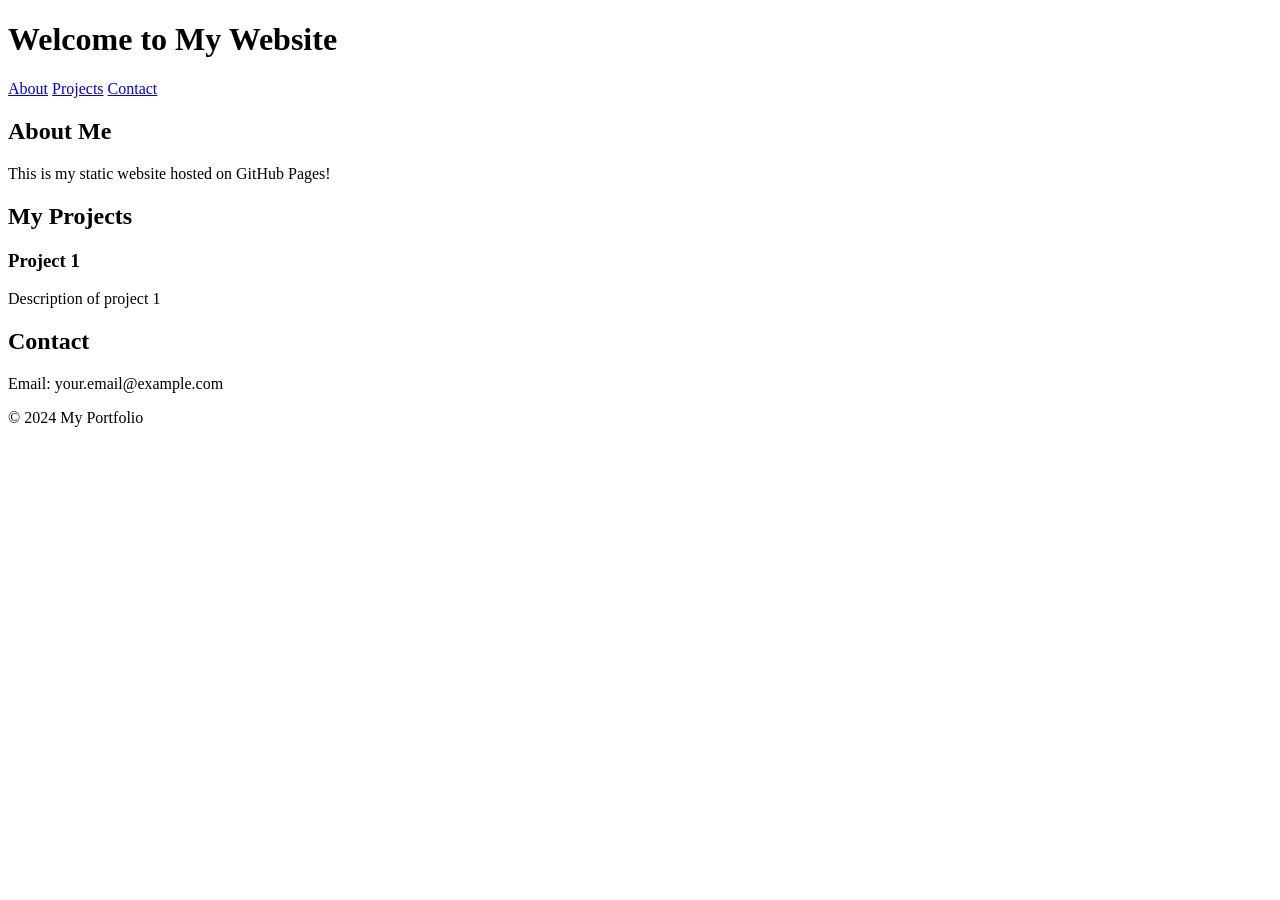
==== index.html @ f22c5d2d "Added website" ====
<!DOCTYPE html>
<html lang="en">
<head>
    <meta charset="UTF-8">
    <meta name="viewport" content="width=device-width, initial-scale=1.0">
    <title>My Portfolio</title>
    <link rel="stylesheet" href="styles.css">
</head>
<body>
    <header>
        <h1>Welcome to My Website</h1>
        <nav>
            <a href="#about">About</a>
            <a href="#projects">Projects</a>
            <a href="#contact">Contact</a>
        </nav>
    </header>
    
    <main>
        <section id="about">
            <h2>About Me</h2>
            <p>This is my static website hosted on GitHub Pages!</p>
        </section>
        
        <section id="projects">
            <h2>My Projects</h2>
            <div class="project">
                <h3>Project 1</h3>
                <p>Description of project 1</p>
            </div>
        </section>
        
        <section id="contact">
            <h2>Contact</h2>
            <p>Email: your.email@example.com</p>
        </section>
    </main>
    
    <footer>
        <p>&copy; 2024 My Portfolio</p>
    </footer>
    
    <script src="script.js"></script>
</body>
</html>
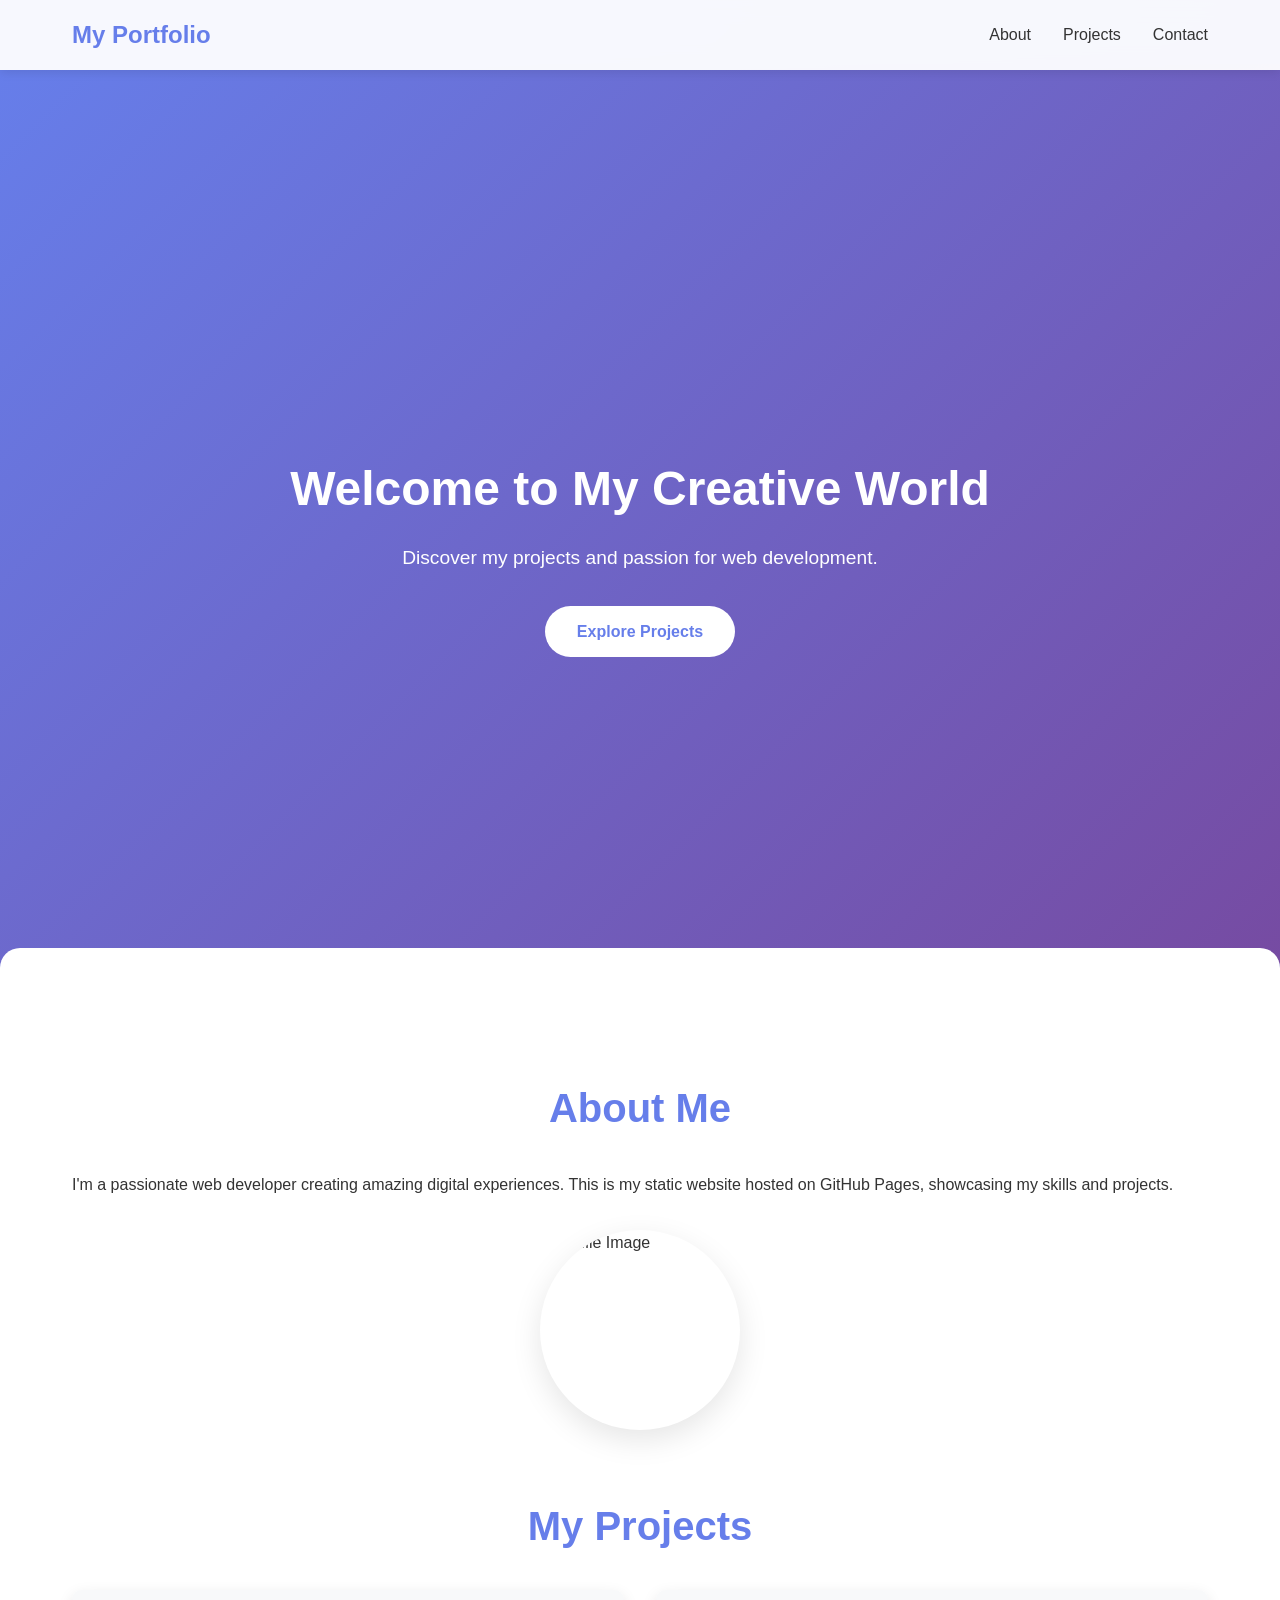
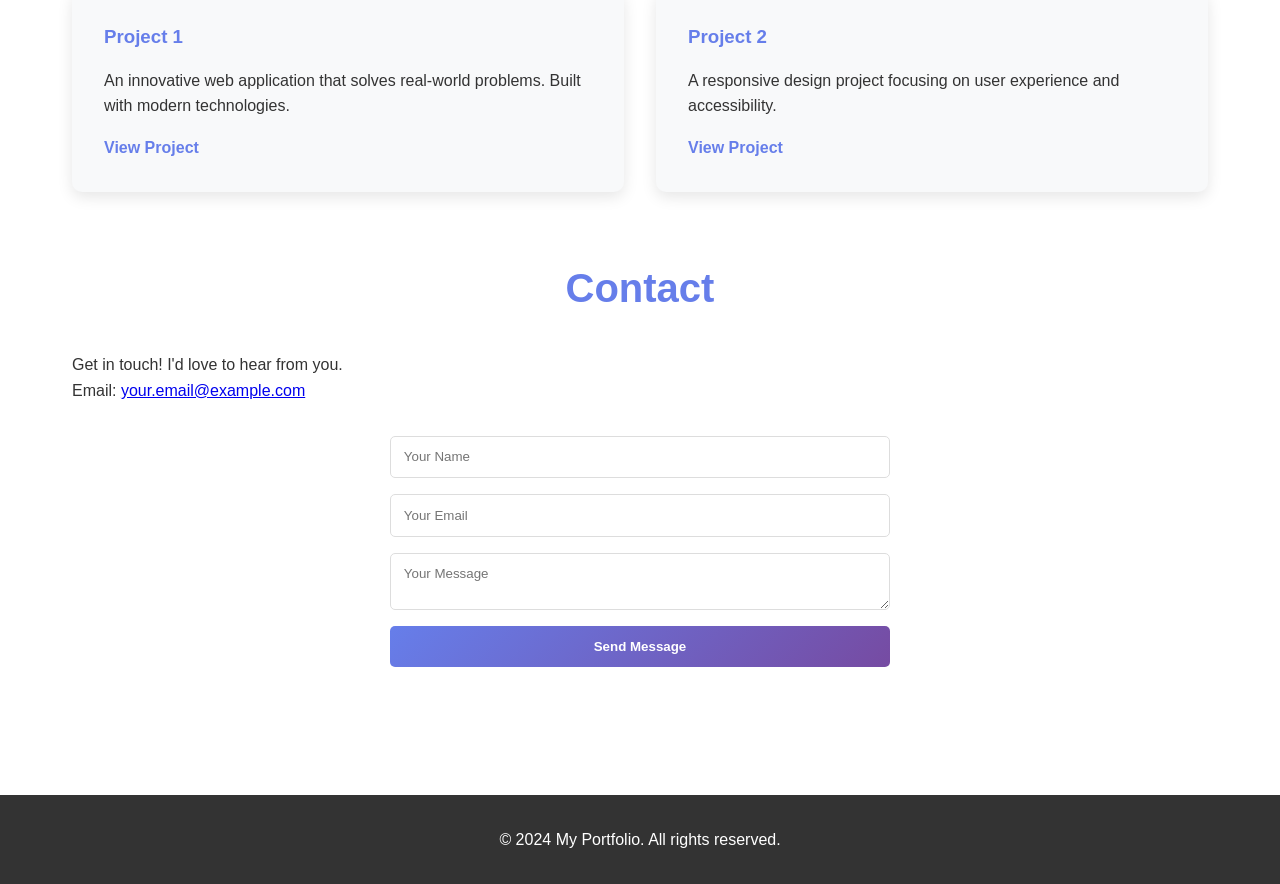
==== commit 5baff45b: "Updated website" ====
--- a/index.html
+++ b/index.html
@@ -4,42 +4,74 @@
     <meta charset="UTF-8">
     <meta name="viewport" content="width=device-width, initial-scale=1.0">
     <title>My Portfolio</title>
-    <link rel="stylesheet" href="styles.css">
+    <link rel="stylesheet" href="style.css">
 </head>
 <body>
     <header>
-        <h1>Welcome to My Website</h1>
         <nav>
-            <a href="#about">About</a>
-            <a href="#projects">Projects</a>
-            <a href="#contact">Contact</a>
+            <div class="logo">My Portfolio</div>
+            <ul>
+                <li><a href="#about">About</a></li>
+                <li><a href="#projects">Projects</a></li>
+                <li><a href="#contact">Contact</a></li>
+            </ul>
         </nav>
     </header>
-    
+
+    <section id="hero">
+        <div class="hero-content">
+            <h1>Welcome to My Creative World</h1>
+            <p>Discover my projects and passion for web development.</p>
+            <a href="#projects" class="cta-button">Explore Projects</a>
+        </div>
+    </section>
+
     <main>
         <section id="about">
-            <h2>About Me</h2>
-            <p>This is my static website hosted on GitHub Pages!</p>
-        </section>
-        
-        <section id="projects">
-            <h2>My Projects</h2>
-            <div class="project">
-                <h3>Project 1</h3>
-                <p>Description of project 1</p>
+            <div class="container">
+                <h2>About Me</h2>
+                <p>I'm a passionate web developer creating amazing digital experiences. This is my static website hosted on GitHub Pages, showcasing my skills and projects.</p>
+                <img src="https://via.placeholder.com/300x200?text=Profile+Image" alt="Profile Image" class="profile-img">
             </div>
         </section>
-        
+
+        <section id="projects">
+            <div class="container">
+                <h2>My Projects</h2>
+                <div class="projects-grid">
+                    <article class="project">
+                        <h3>Project 1</h3>
+                        <p>An innovative web application that solves real-world problems. Built with modern technologies.</p>
+                        <a href="#" class="project-link">View Project</a>
+                    </article>
+                    <article class="project">
+                        <h3>Project 2</h3>
+                        <p>A responsive design project focusing on user experience and accessibility.</p>
+                        <a href="#" class="project-link">View Project</a>
+                    </article>
+                </div>
+            </div>
+        </section>
+
         <section id="contact">
-            <h2>Contact</h2>
-            <p>Email: your.email@example.com</p>
+            <div class="container">
+                <h2>Contact</h2>
+                <p>Get in touch! I'd love to hear from you.</p>
+                <p>Email: <a href="mailto:your.email@example.com">your.email@example.com</a></p>
+                <form class="contact-form">
+                    <input type="text" placeholder="Your Name" required>
+                    <input type="email" placeholder="Your Email" required>
+                    <textarea placeholder="Your Message" required></textarea>
+                    <button type="submit">Send Message</button>
+                </form>
+            </div>
         </section>
     </main>
-    
+
     <footer>
-        <p>&copy; 2024 My Portfolio</p>
+        <p>&copy; 2024 My Portfolio. All rights reserved.</p>
     </footer>
-    
+
     <script src="script.js"></script>
 </body>
-</html>+</html>
--- a/style.css
+++ b/style.css
@@ -0,0 +1,271 @@
+/* Reset and Base Styles */
+* {
+    margin: 0;
+    padding: 0;
+    box-sizing: border-box;
+}
+
+body {
+    font-family: 'Segoe UI', Tahoma, Geneva, Verdana, sans-serif;
+    line-height: 1.6;
+    color: #333;
+    background: linear-gradient(135deg, #667eea 0%, #764ba2 100%);
+    min-height: 100vh;
+}
+
+/* Header and Navigation */
+header {
+    position: fixed;
+    top: 0;
+    width: 100%;
+    background: rgba(255, 255, 255, 0.95);
+    backdrop-filter: blur(10px);
+    box-shadow: 0 2px 10px rgba(0, 0, 0, 0.1);
+    z-index: 1000;
+}
+
+nav {
+    display: flex;
+    justify-content: space-between;
+    align-items: center;
+    max-width: 1200px;
+    margin: 0 auto;
+    padding: 1rem 2rem;
+}
+
+.logo {
+    font-size: 1.5rem;
+    font-weight: bold;
+    color: #667eea;
+}
+
+nav ul {
+    display: flex;
+    list-style: none;
+}
+
+nav ul li {
+    margin-left: 2rem;
+}
+
+nav a {
+    color: #333;
+    text-decoration: none;
+    font-weight: 500;
+    transition: color 0.3s ease;
+}
+
+nav a:hover {
+    color: #667eea;
+}
+
+/* Hero Section */
+#hero {
+    height: 100vh;
+    display: flex;
+    align-items: center;
+    justify-content: center;
+    text-align: center;
+    color: white;
+    background: linear-gradient(135deg, #667eea 0%, #764ba2 100%);
+    padding-top: 80px; /* Account for fixed header */
+}
+
+.hero-content h1 {
+    font-size: 3rem;
+    margin-bottom: 1rem;
+    animation: fadeInUp 1s ease-out;
+}
+
+.hero-content p {
+    font-size: 1.2rem;
+    margin-bottom: 2rem;
+    animation: fadeInUp 1s ease-out 0.2s both;
+}
+
+.cta-button {
+    display: inline-block;
+    background: #fff;
+    color: #667eea;
+    padding: 0.8rem 2rem;
+    text-decoration: none;
+    border-radius: 50px;
+    font-weight: bold;
+    transition: all 0.3s ease;
+    animation: fadeInUp 1s ease-out 0.4s both;
+}
+
+.cta-button:hover {
+    transform: translateY(-3px);
+    box-shadow: 0 5px 15px rgba(0, 0, 0, 0.2);
+}
+
+/* Main Content */
+main {
+    background: white;
+    margin-top: -80px; /* Pull up to overlap hero */
+    position: relative;
+    border-radius: 20px 20px 0 0;
+    padding: 4rem 0;
+}
+
+.container {
+    max-width: 1200px;
+    margin: 0 auto;
+    padding: 0 2rem;
+}
+
+section {
+    margin: 4rem 0;
+    opacity: 0;
+    transform: translateY(30px);
+    transition: all 0.6s ease;
+}
+
+section.fade-in {
+    opacity: 1;
+    transform: translateY(0);
+}
+
+section h2 {
+    font-size: 2.5rem;
+    margin-bottom: 2rem;
+    text-align: center;
+    color: #667eea;
+}
+
+/* About Section */
+.profile-img {
+    display: block;
+    margin: 2rem auto;
+    border-radius: 50%;
+    width: 200px;
+    height: 200px;
+    object-fit: cover;
+    box-shadow: 0 10px 30px rgba(0, 0, 0, 0.1);
+}
+
+/* Projects Section */
+.projects-grid {
+    display: grid;
+    grid-template-columns: repeat(auto-fit, minmax(300px, 1fr));
+    gap: 2rem;
+}
+
+.project {
+    background: #f8f9fa;
+    padding: 2rem;
+    border-radius: 10px;
+    box-shadow: 0 5px 15px rgba(0, 0, 0, 0.1);
+    transition: transform 0.3s ease, box-shadow 0.3s ease;
+}
+
+.project:hover {
+    transform: translateY(-5px);
+    box-shadow: 0 10px 25px rgba(0, 0, 0, 0.15);
+}
+
+.project h3 {
+    color: #667eea;
+    margin-bottom: 1rem;
+}
+
+.project-link {
+    display: inline-block;
+    color: #667eea;
+    text-decoration: none;
+    font-weight: bold;
+    margin-top: 1rem;
+    transition: color 0.3s ease;
+}
+
+.project-link:hover {
+    color: #764ba2;
+}
+
+/* Contact Section */
+.contact-form {
+    max-width: 500px;
+    margin: 2rem auto;
+    display: flex;
+    flex-direction: column;
+}
+
+.contact-form input,
+.contact-form textarea {
+    margin-bottom: 1rem;
+    padding: 0.8rem;
+    border: 1px solid #ddd;
+    border-radius: 5px;
+    font-family: inherit;
+    transition: border-color 0.3s ease;
+}
+
+.contact-form input:focus,
+.contact-form textarea:focus {
+    outline: none;
+    border-color: #667eea;
+}
+
+.contact-form button {
+    background: linear-gradient(135deg, #667eea 0%, #764ba2 100%);
+    color: white;
+    border: none;
+    padding: 0.8rem;
+    border-radius: 5px;
+    font-weight: bold;
+    cursor: pointer;
+    transition: transform 0.3s ease;
+}
+
+.contact-form button:hover {
+    transform: translateY(-2px);
+}
+
+/* Footer */
+footer {
+    background: #333;
+    color: white;
+    text-align: center;
+    padding: 2rem 0;
+}
+
+/* Animations */
+@keyframes fadeInUp {
+    from {
+        opacity: 0;
+        transform: translateY(30px);
+    }
+    to {
+        opacity: 1;
+        transform: translateY(0);
+    }
+}
+
+/* Responsive Design */
+@media (max-width: 768px) {
+    nav {
+        flex-direction: column;
+        padding: 1rem;
+    }
+
+    nav ul {
+        margin-top: 1rem;
+    }
+
+    nav ul li {
+        margin-left: 1rem;
+    }
+
+    .hero-content h1 {
+        font-size: 2rem;
+    }
+
+    .projects-grid {
+        grid-template-columns: 1fr;
+    }
+
+    .container {
+        padding: 0 1rem;
+    }
+}
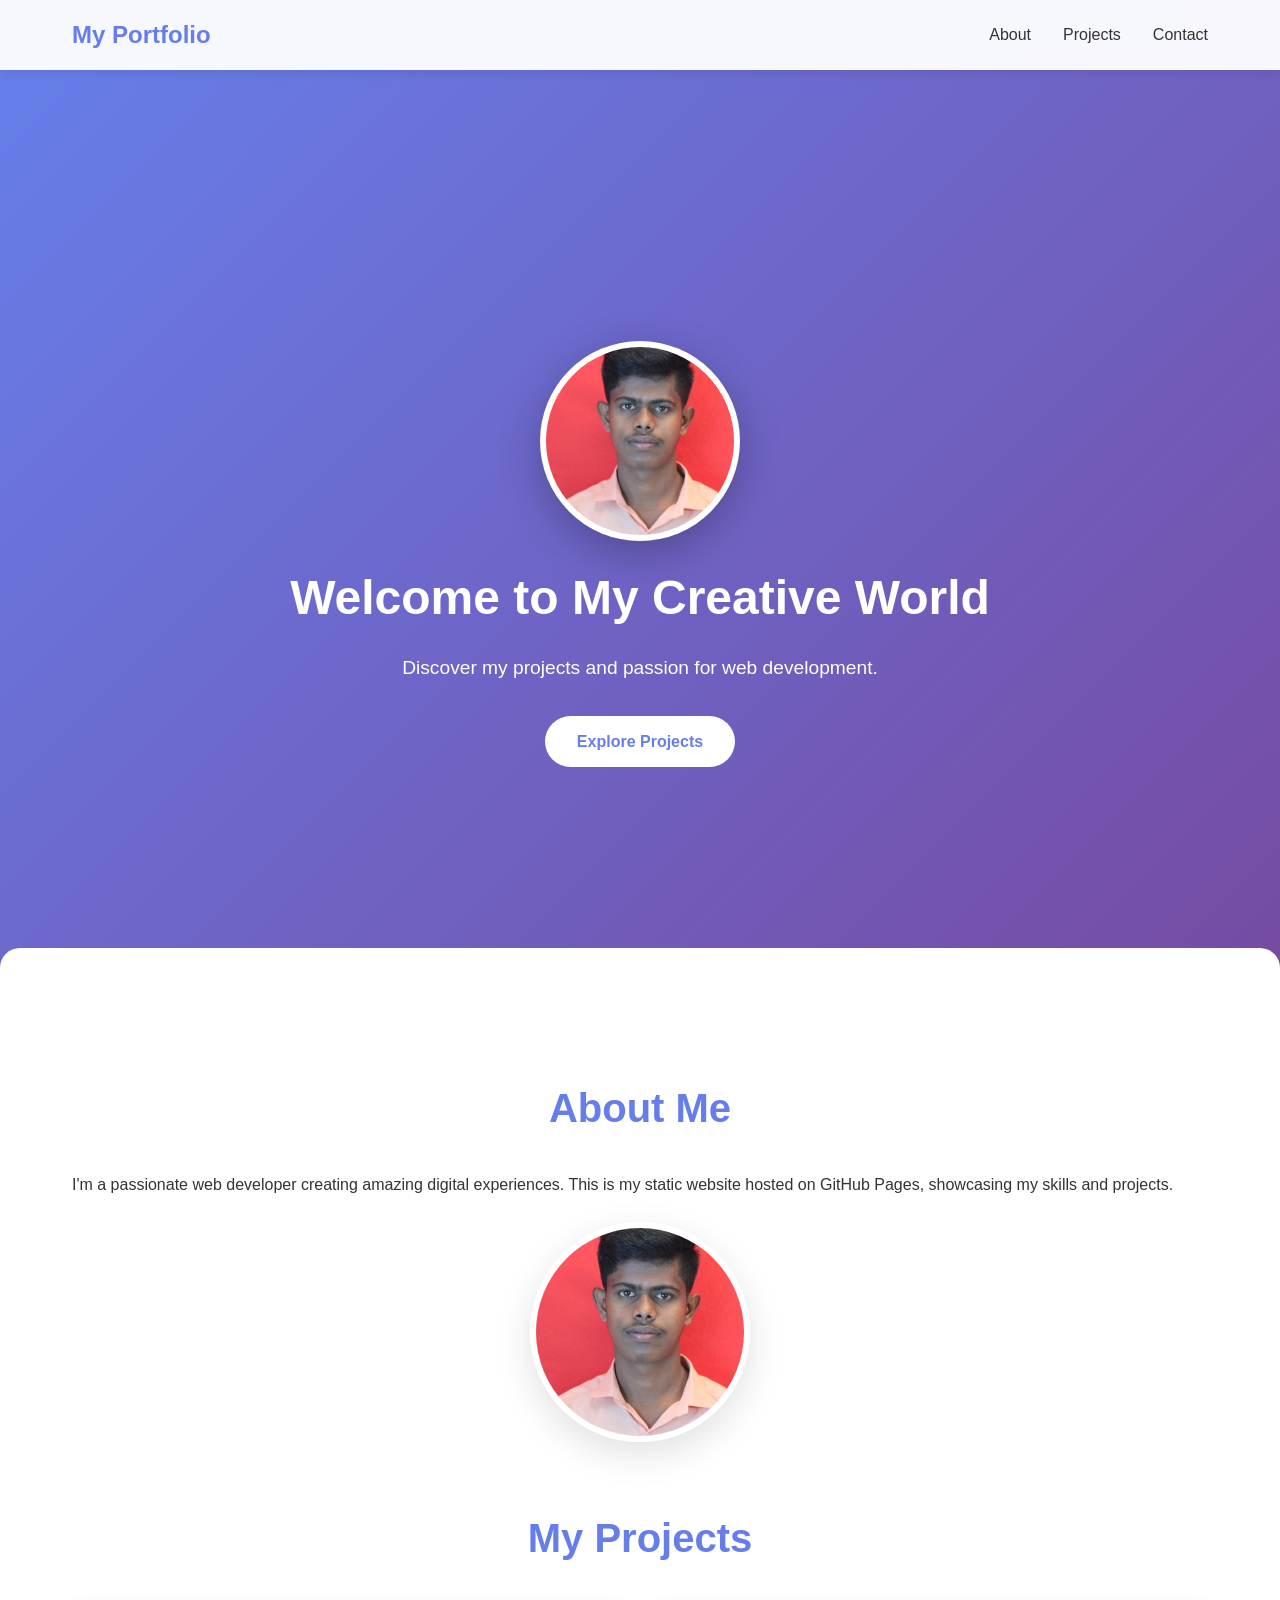
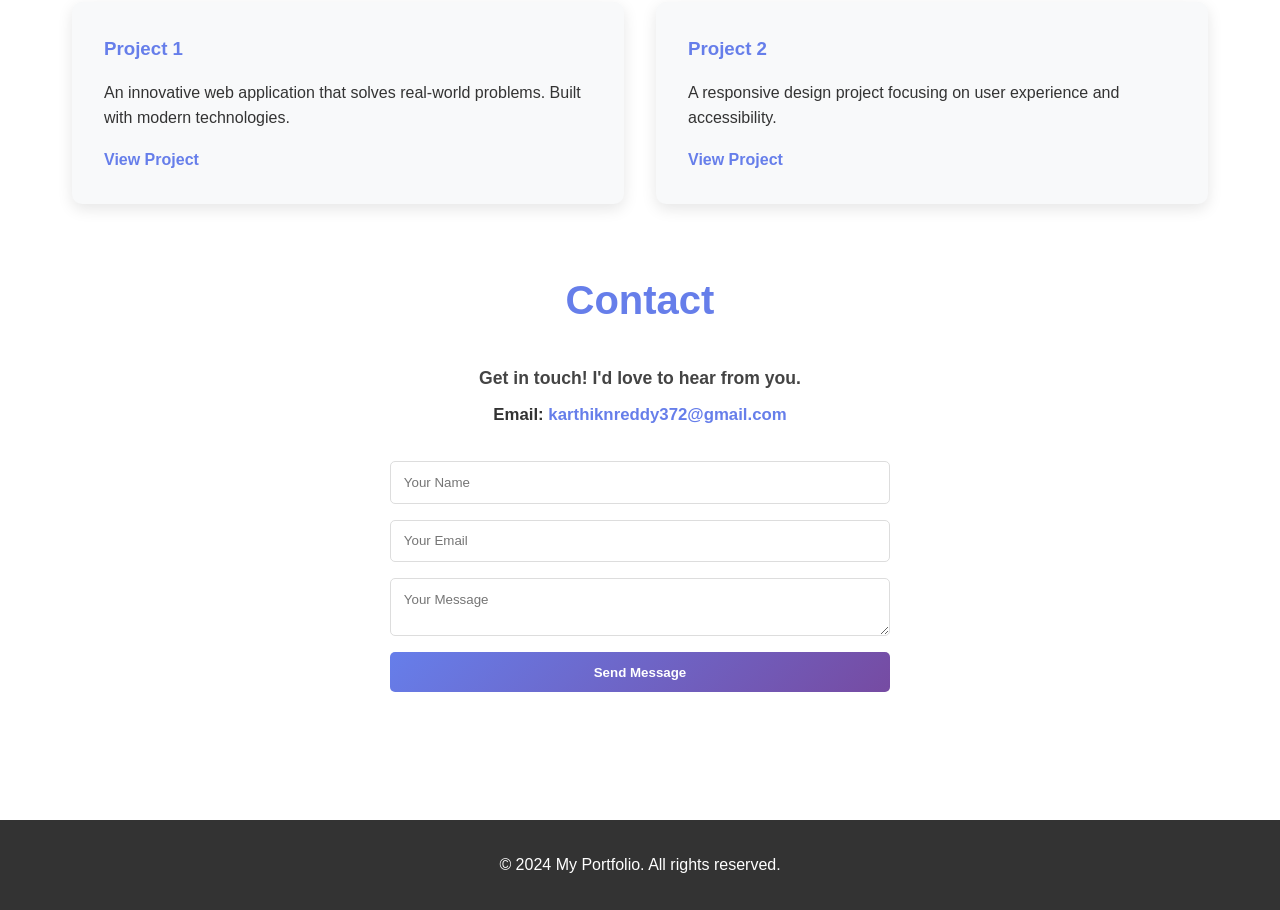
==== commit ea1a1064: "Updated website" ====
--- a/index.html
+++ b/index.html
@@ -20,6 +20,7 @@
 
     <section id="hero">
         <div class="hero-content">
+            <img src="karthik.jpg" alt="Karthik's Profile Picture" class="hero-profile-pic">
             <h1>Welcome to My Creative World</h1>
             <p>Discover my projects and passion for web development.</p>
             <a href="#projects" class="cta-button">Explore Projects</a>
@@ -31,7 +32,7 @@
             <div class="container">
                 <h2>About Me</h2>
                 <p>I'm a passionate web developer creating amazing digital experiences. This is my static website hosted on GitHub Pages, showcasing my skills and projects.</p>
-                <img src="https://via.placeholder.com/300x200?text=Profile+Image" alt="Profile Image" class="profile-img">
+                <img src="karthik.jpg" alt="Profile Image" class="profile-img">
             </div>
         </section>
 
@@ -56,14 +57,15 @@
         <section id="contact">
             <div class="container">
                 <h2>Contact</h2>
-                <p>Get in touch! I'd love to hear from you.</p>
-                <p>Email: <a href="mailto:your.email@example.com">your.email@example.com</a></p>
+                <p class="contact-intro">Get in touch! I'd love to hear from you.</p>
+                <p class="contact-email">Email: <a href="mailto:karthiknreddy372@gmail.com">karthiknreddy372@gmail.com</a></p>
                 <form class="contact-form">
                     <input type="text" placeholder="Your Name" required>
                     <input type="email" placeholder="Your Email" required>
                     <textarea placeholder="Your Message" required></textarea>
                     <button type="submit">Send Message</button>
                 </form>
+                
             </div>
         </section>
     </main>
--- a/style.css
+++ b/style.css
@@ -100,6 +100,25 @@
     box-shadow: 0 5px 15px rgba(0, 0, 0, 0.2);
 }
 
+/* Hero profile image styling */
+.hero-profile-pic {
+    display: block;
+    width: 200px;
+    height: 200px;
+    border-radius: 50%;
+    object-fit: cover;
+    margin: 0 auto 1.2rem;
+    border: 6px solid rgba(255,255,255,0.98);
+    box-shadow: 0 12px 40px rgba(0,0,0,0.25), 0 4px 12px rgba(118,75,162,0.08) inset;
+    transition: transform 0.25s ease, box-shadow 0.25s ease;
+    background: #fff;
+}
+
+.hero-profile-pic:hover {
+    transform: translateY(-4px) scale(1.01);
+    box-shadow: 0 16px 48px rgba(0,0,0,0.28), 0 6px 16px rgba(118,75,162,0.1) inset;
+}
+
 /* Main Content */
 main {
     background: white;
@@ -137,12 +156,13 @@
 /* About Section */
 .profile-img {
     display: block;
-    margin: 2rem auto;
+    margin: 1.5rem auto;
     border-radius: 50%;
-    width: 200px;
-    height: 200px;
+    width: 220px;
+    height: 220px;
     object-fit: cover;
-    box-shadow: 0 10px 30px rgba(0, 0, 0, 0.1);
+    box-shadow: 0 12px 36px rgba(0, 0, 0, 0.12);
+    border: 6px solid rgba(255,255,255,0.9);
 }
 
 /* Projects Section */
@@ -189,6 +209,34 @@
     margin: 2rem auto;
     display: flex;
     flex-direction: column;
+}
+
+
+
+/* Center and style the contact email line */
+.contact-email {
+    text-align: center;
+    font-size: 1.05rem;
+    margin: 0.5rem 0 1.2rem;
+    font-weight: 700;
+    color: #333;
+}
+.contact-email a {
+    color: #667eea;
+    text-decoration: none;
+}
+.contact-email a:hover {
+    color: #764ba2;
+    text-decoration: underline;
+}
+
+/* Center and style the contact intro line */
+.contact-intro {
+    text-align: center;
+    font-size: 1.1rem;
+    margin: 0.25rem 0 0.6rem;
+    color: #444;
+    font-weight: 600;
 }
 
 .contact-form input,
@@ -268,4 +316,28 @@
     .container {
         padding: 0 1rem;
     }
-}
+    .hero-profile-pic {
+        width: 140px;
+        height: 140px;
+        border-width: 6px;
+    }
+    .profile-img {
+        width: 160px;
+        height: 160px;
+    }
+}
+
+@media (max-width: 480px) {
+    .hero-profile-pic {
+        width: 100px;
+        height: 100px;
+        border-width: 5px;
+    }
+    .profile-img {
+        width: 120px;
+        height: 120px;
+    }
+    .hero-content h1 {
+        font-size: 1.6rem;
+    }
+}
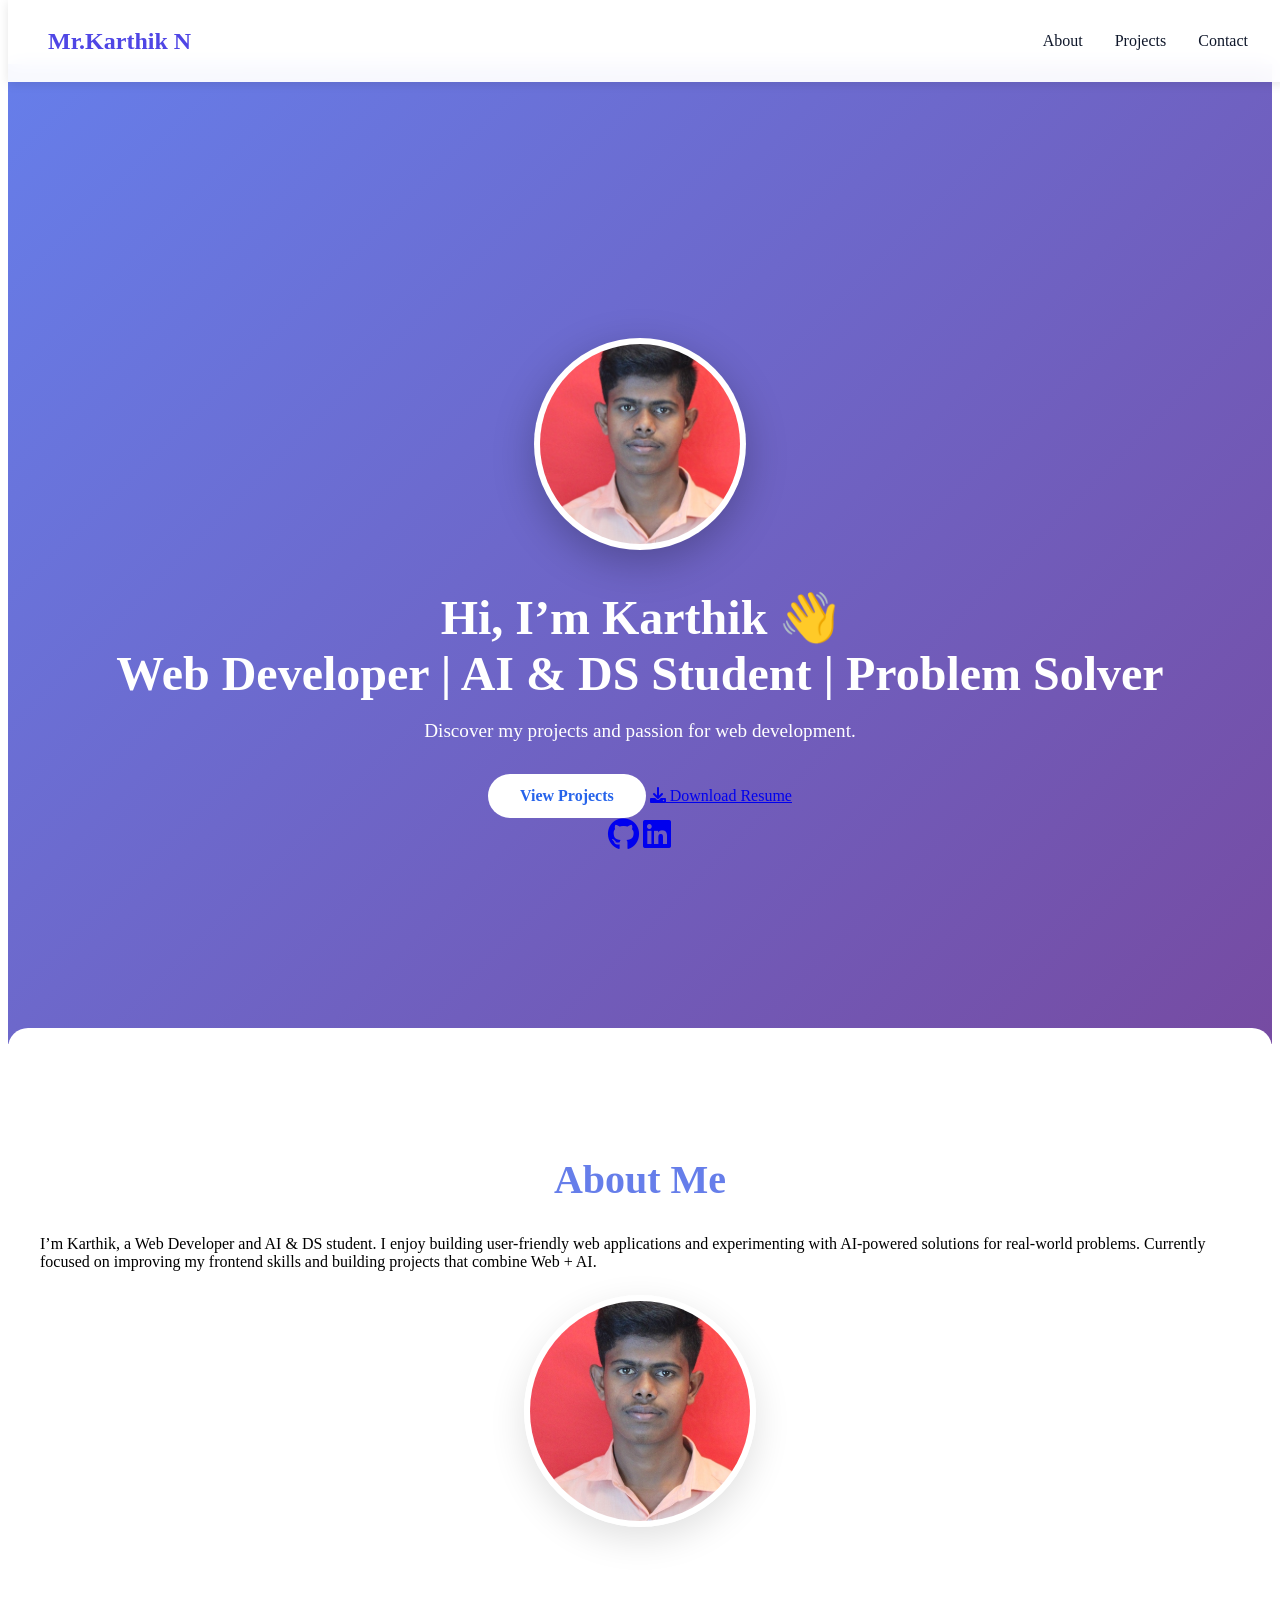
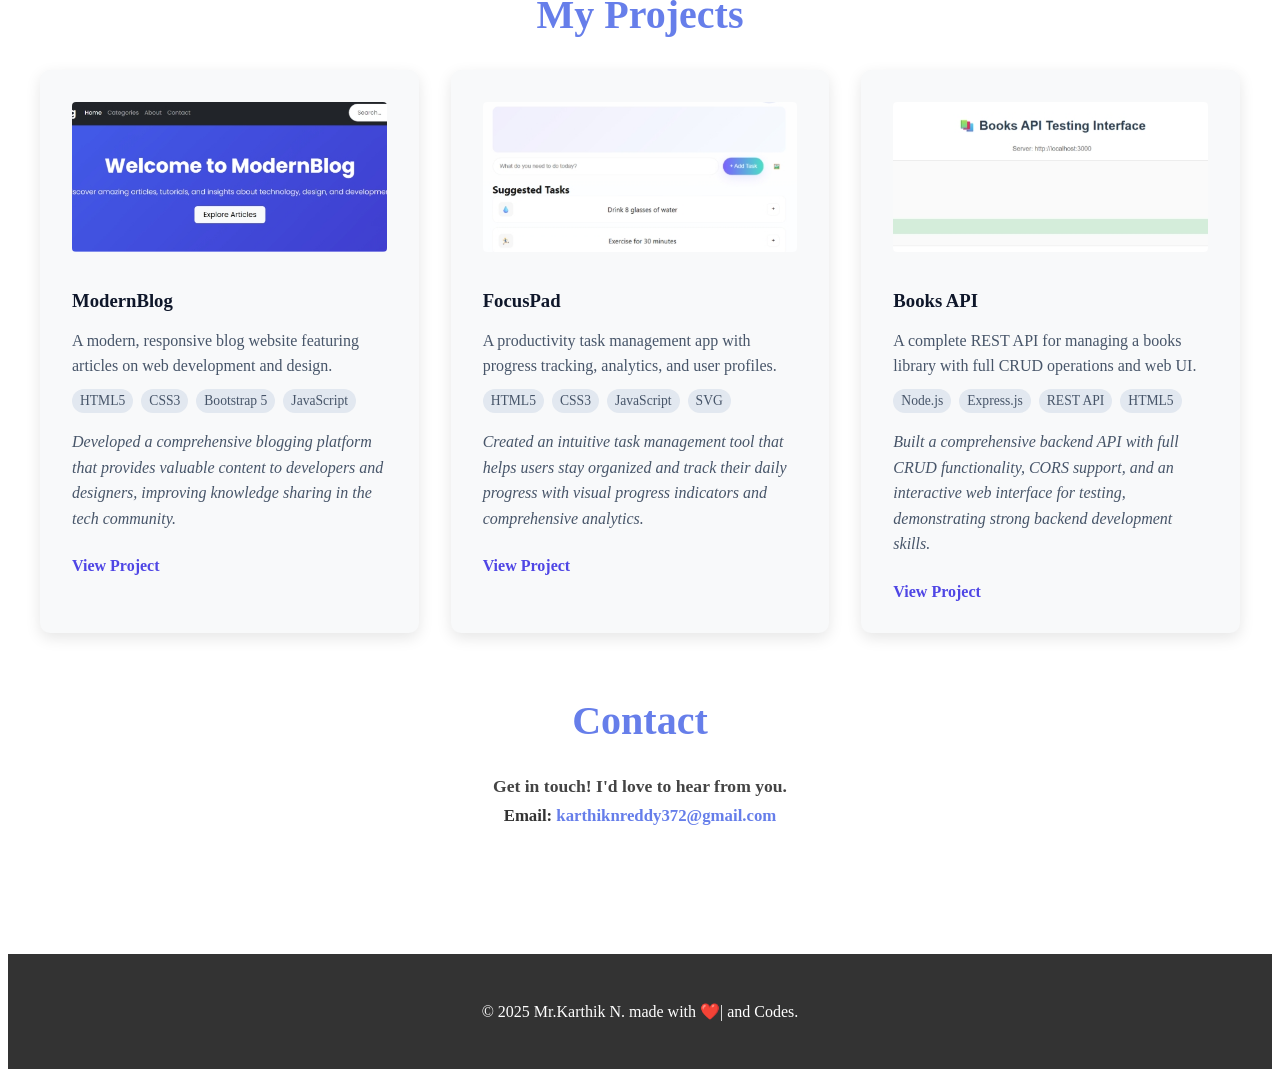
==== commit 46265efd: "Updated portfoilo" ====
--- a/index.html
+++ b/index.html
@@ -5,11 +5,12 @@
     <meta name="viewport" content="width=device-width, initial-scale=1.0">
     <title>My Portfolio</title>
     <link rel="stylesheet" href="style.css">
+    <link rel="stylesheet" href="https://cdnjs.cloudflare.com/ajax/libs/font-awesome/6.0.0/css/all.min.css">
 </head>
 <body>
     <header>
         <nav>
-            <div class="logo">My Portfolio</div>
+            <div class="logo">Mr.Karthik N</div>
             <ul>
                 <li><a href="#about">About</a></li>
                 <li><a href="#projects">Projects</a></li>
@@ -21,9 +22,16 @@
     <section id="hero">
         <div class="hero-content">
             <img src="karthik.jpg" alt="Karthik's Profile Picture" class="hero-profile-pic">
-            <h1>Welcome to My Creative World</h1>
+            <h1>Hi, I’m Karthik 👋<br>Web Developer | AI & DS Student | Problem Solver</h1>
             <p>Discover my projects and passion for web development.</p>
-            <a href="#projects" class="cta-button">Explore Projects</a>
+            <div class="hero-buttons">
+                <a href="#projects" class="cta-button">View Projects</a>
+                <a href="#" class="resume-button"><i class="fas fa-download"></i> Download Resume</a>
+            </div>
+            <div class="social-icons">
+                <a href="https://github.com/Karthikn-code?tab=repositories" class="social-icon" target="_blank"><i class="fab fa-github fa-2x"></i></a>
+                <a href="#" class="social-icon"><i class="fab fa-linkedin fa-2x"></i></a>
+            </div>
         </div>
     </section>
 
@@ -31,7 +39,7 @@
         <section id="about">
             <div class="container">
                 <h2>About Me</h2>
-                <p>I'm a passionate web developer creating amazing digital experiences. This is my static website hosted on GitHub Pages, showcasing my skills and projects.</p>
+                <p>I’m Karthik, a Web Developer and AI & DS student. I enjoy building user-friendly web applications and experimenting with AI-powered solutions for real-world problems. Currently focused on improving my frontend skills and building projects that combine Web + AI.</p>
                 <img src="karthik.jpg" alt="Profile Image" class="profile-img">
             </div>
         </section>
@@ -41,14 +49,43 @@
                 <h2>My Projects</h2>
                 <div class="projects-grid">
                     <article class="project">
-                        <h3>Project 1</h3>
-                        <p>An innovative web application that solves real-world problems. Built with modern technologies.</p>
-                        <a href="#" class="project-link">View Project</a>
+                        <img src="modern blog.jpeg" alt="ModernBlog Mockup" class="project-image">
+                        <h3>ModernBlog</h3>
+                        <p>A modern, responsive blog website featuring articles on web development and design.</p>
+                        <div class="tech-stack">
+                            <span class="tech-tag">HTML5</span>
+                            <span class="tech-tag">CSS3</span>
+                            <span class="tech-tag">Bootstrap 5</span>
+                            <span class="tech-tag">JavaScript</span>
+                        </div>
+                        <p class="project-outcome">Developed a comprehensive blogging platform that provides valuable content to developers and designers, improving knowledge sharing in the tech community.</p>
+                        <a href="https://github.com/Karthikn-code/task-8" class="project-link">View Project</a>
                     </article>
                     <article class="project">
-                        <h3>Project 2</h3>
-                        <p>A responsive design project focusing on user experience and accessibility.</p>
-                        <a href="#" class="project-link">View Project</a>
+                        <img src="focuspad.jpeg" alt="FocusPad Mockup" class="project-image">
+                        <h3>FocusPad</h3>
+                        <p>A productivity task management app with progress tracking, analytics, and user profiles.</p>
+                        <div class="tech-stack">
+                            <span class="tech-tag">HTML5</span>
+                            <span class="tech-tag">CSS3</span>
+                            <span class="tech-tag">JavaScript</span>
+                            <span class="tech-tag">SVG</span>
+                        </div>
+                        <p class="project-outcome">Created an intuitive task management tool that helps users stay organized and track their daily progress with visual progress indicators and comprehensive analytics.</p>
+                        <a href="https://github.com/Karthikn-code/Task-2" class="project-link">View Project</a>
+                    </article>
+                    <article class="project">
+                        <img src="rest API.jpeg" alt="Books API Mockup" class="project-image">
+                        <h3>Books API</h3>
+                        <p>A complete REST API for managing a books library with full CRUD operations and web UI.</p>
+                        <div class="tech-stack">
+                            <span class="tech-tag">Node.js</span>
+                            <span class="tech-tag">Express.js</span>
+                            <span class="tech-tag">REST API</span>
+                            <span class="tech-tag">HTML5</span>
+                        </div>
+                        <p class="project-outcome">Built a comprehensive backend API with full CRUD functionality, CORS support, and an interactive web interface for testing, demonstrating strong backend development skills.</p>
+                        <a href="https://github.com/Karthikn-code/Task-3" class="project-link">View Project</a>
                     </article>
                 </div>
             </div>
@@ -59,19 +96,14 @@
                 <h2>Contact</h2>
                 <p class="contact-intro">Get in touch! I'd love to hear from you.</p>
                 <p class="contact-email">Email: <a href="mailto:karthiknreddy372@gmail.com">karthiknreddy372@gmail.com</a></p>
-                <form class="contact-form">
-                    <input type="text" placeholder="Your Name" required>
-                    <input type="email" placeholder="Your Email" required>
-                    <textarea placeholder="Your Message" required></textarea>
-                    <button type="submit">Send Message</button>
-                </form>
+
                 
             </div>
         </section>
     </main>
 
     <footer>
-        <p>&copy; 2024 My Portfolio. All rights reserved.</p>
+        <p>&copy; 2025 Mr.Karthik N. made with ❤️| and Codes.</p>
     </footer>
 
     <script src="script.js"></script>
--- a/style.css
+++ b/style.css
@@ -1,15 +1,12 @@
-/* Reset and Base Styles */
-* {
-    margin: 0;
-    padding: 0;
+/* Reset and Base Styl    padding: 0;
     box-sizing: border-box;
 }
 
 body {
     font-family: 'Segoe UI', Tahoma, Geneva, Verdana, sans-serif;
     line-height: 1.6;
-    color: #333;
-    background: linear-gradient(135deg, #667eea 0%, #764ba2 100%);
+    color: #475569;
+    background: #F8FAFC;
     min-height: 100vh;
 }
 
@@ -36,7 +33,7 @@
 .logo {
     font-size: 1.5rem;
     font-weight: bold;
-    color: #667eea;
+    color: #4F46E5;
 }
 
 nav ul {
@@ -49,14 +46,14 @@
 }
 
 nav a {
-    color: #333;
+    color: #0F172A;
     text-decoration: none;
     font-weight: 500;
     transition: color 0.3s ease;
 }
 
 nav a:hover {
-    color: #667eea;
+    color: #4F46E5;
 }
 
 /* Hero Section */
@@ -77,6 +74,8 @@
     animation: fadeInUp 1s ease-out;
 }
 
+
+
 .hero-content p {
     font-size: 1.2rem;
     margin-bottom: 2rem;
@@ -86,7 +85,7 @@
 .cta-button {
     display: inline-block;
     background: #fff;
-    color: #667eea;
+    color: #2563EB;
     padding: 0.8rem 2rem;
     text-decoration: none;
     border-radius: 50px;
@@ -185,14 +184,50 @@
     box-shadow: 0 10px 25px rgba(0, 0, 0, 0.15);
 }
 
+.project-image {
+    width: 100%;
+    height: 150px;
+    object-fit: cover;
+    border-radius: 4px;
+    margin-bottom: 15px;
+}
+
 .project h3 {
-    color: #667eea;
+    color: #0F172A;
     margin-bottom: 1rem;
+}
+
+.project p {
+    color: #475569;
+    line-height: 1.6;
+    margin-bottom: 10px;
+}
+
+.tech-stack {
+    display: flex;
+    flex-wrap: wrap;
+    gap: 8px;
+    margin-bottom: 15px;
+}
+
+.tech-tag {
+    background: #e2e8f0;
+    color: #475569;
+    padding: 4px 8px;
+    border-radius: 12px;
+    font-size: 0.85rem;
+    font-weight: 500;
+}
+
+.project-outcome {
+    font-style: italic;
+    color: #059669;
+    margin-bottom: 15px;
 }
 
 .project-link {
     display: inline-block;
-    color: #667eea;
+    color: #4F46E5;
     text-decoration: none;
     font-weight: bold;
     margin-top: 1rem;
@@ -200,7 +235,7 @@
 }
 
 .project-link:hover {
-    color: #764ba2;
+    color: #6366F1;
 }
 
 /* Contact Section */
@@ -278,6 +313,28 @@
     padding: 2rem 0;
 }
 
+.footer-content {
+    max-width: 1200px;
+    margin: 0 auto;
+    padding: 0 2rem;
+}
+
+.footer-content .social-icons {
+    margin-bottom: 1rem;
+}
+
+.footer-content .social-icons .social-icon {
+    color: white;
+    font-size: 1.5rem;
+    margin: 0 1rem;
+    text-decoration: none;
+    transition: color 0.3s ease;
+}
+
+.footer-content .social-icons .social-icon:hover {
+    color: #667eea;
+}
+
 /* Animations */
 @keyframes fadeInUp {
     from {
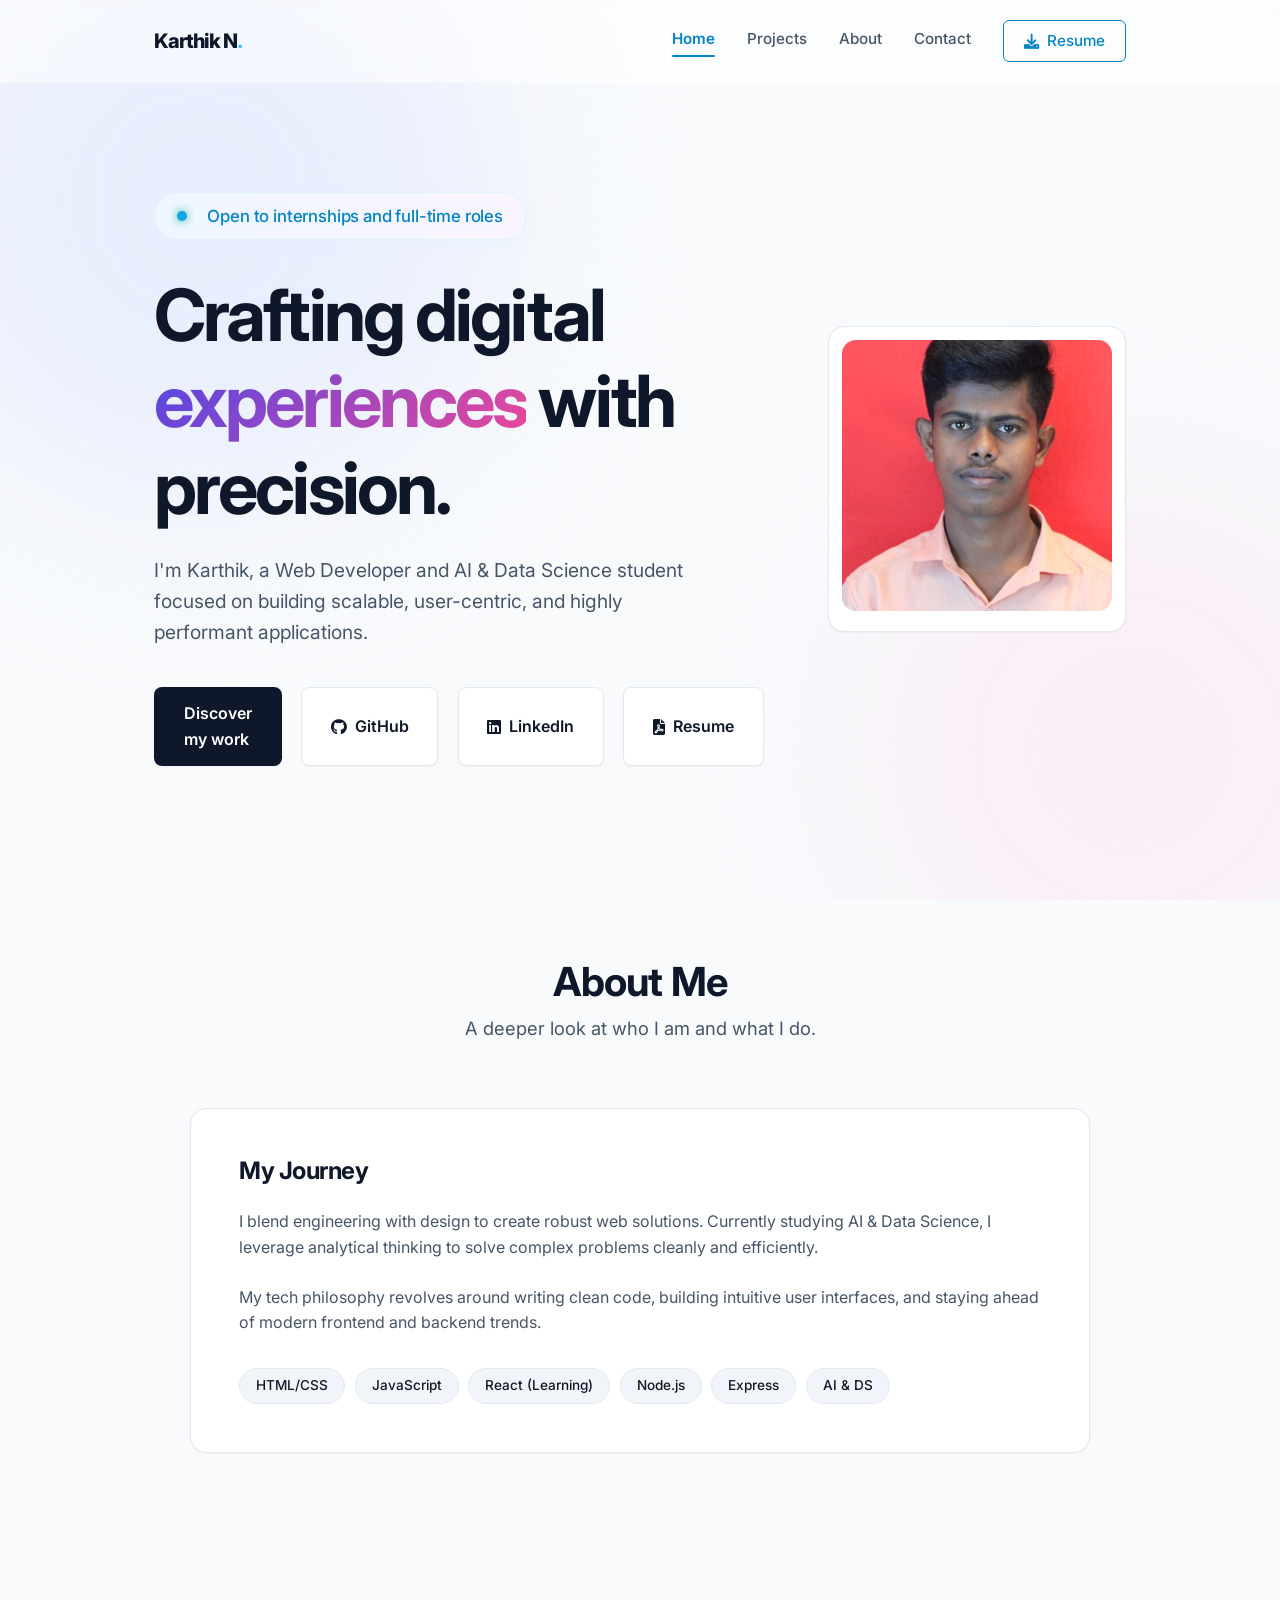
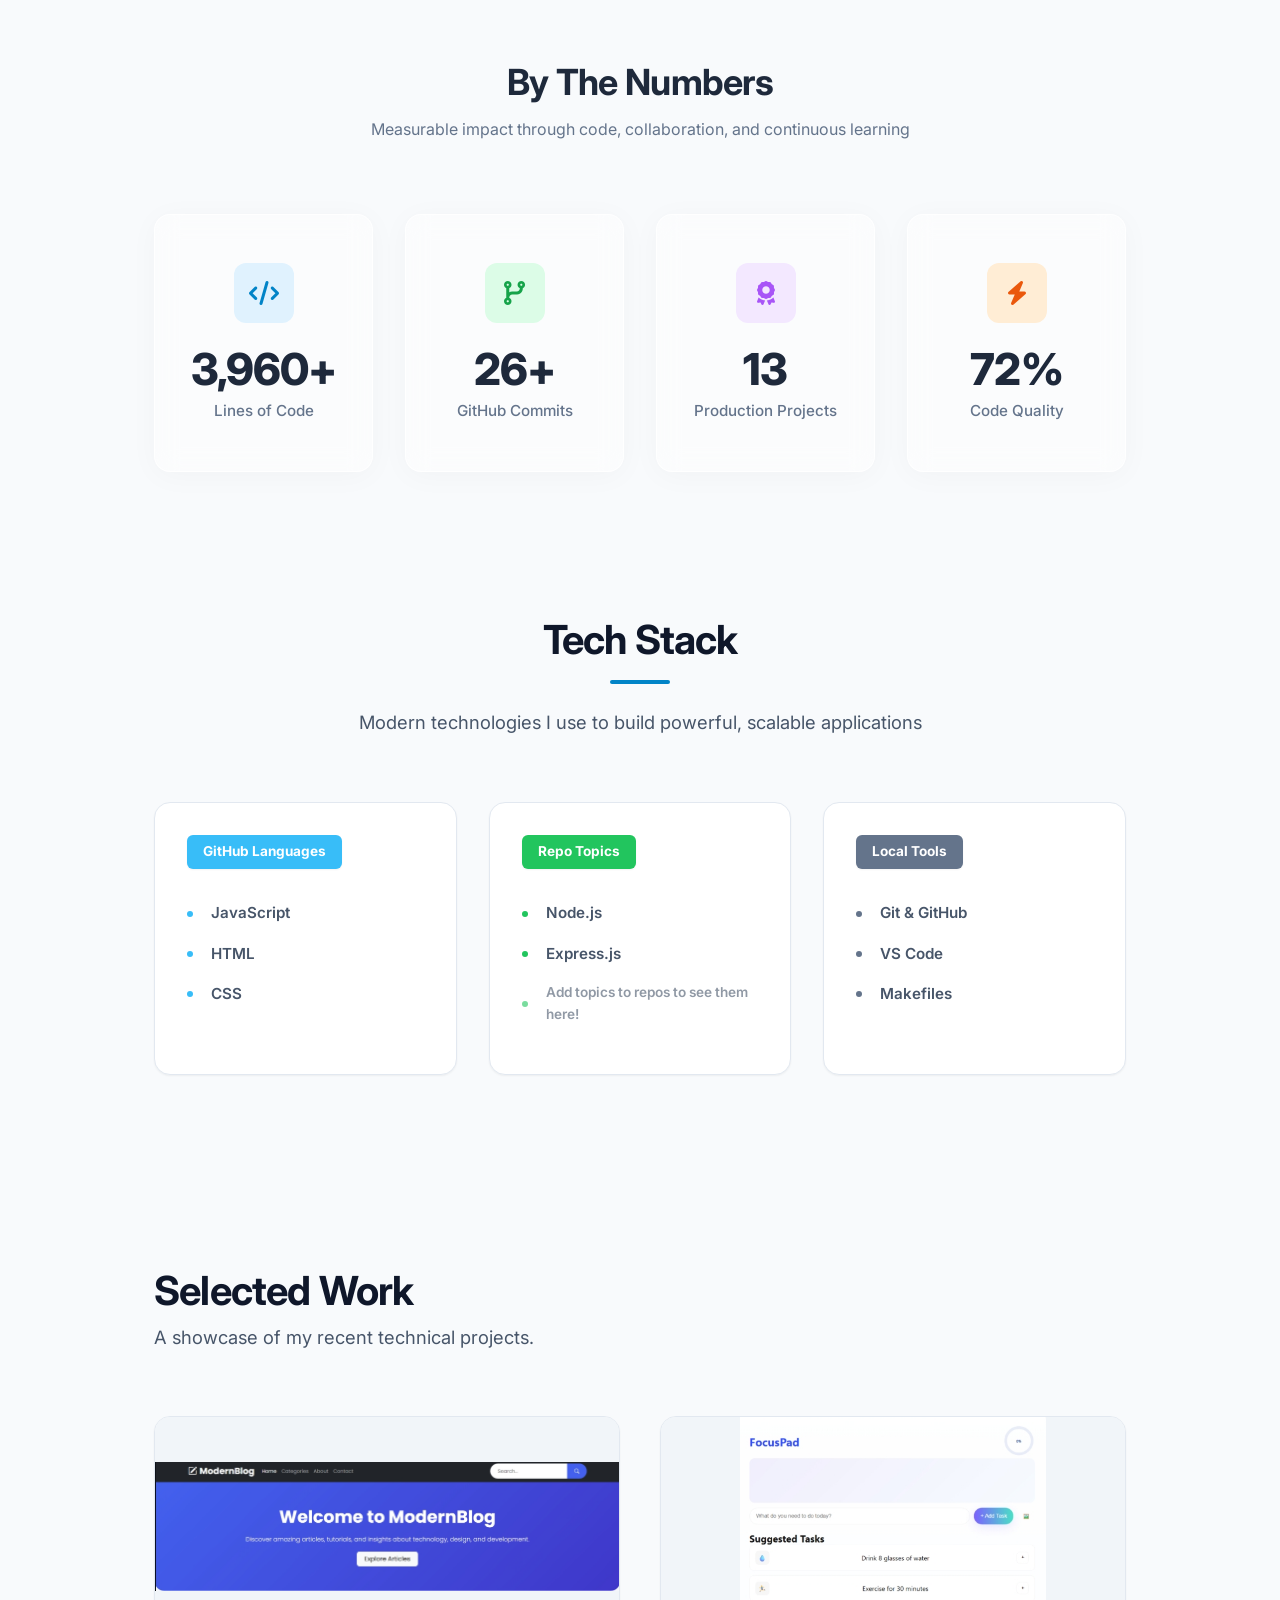
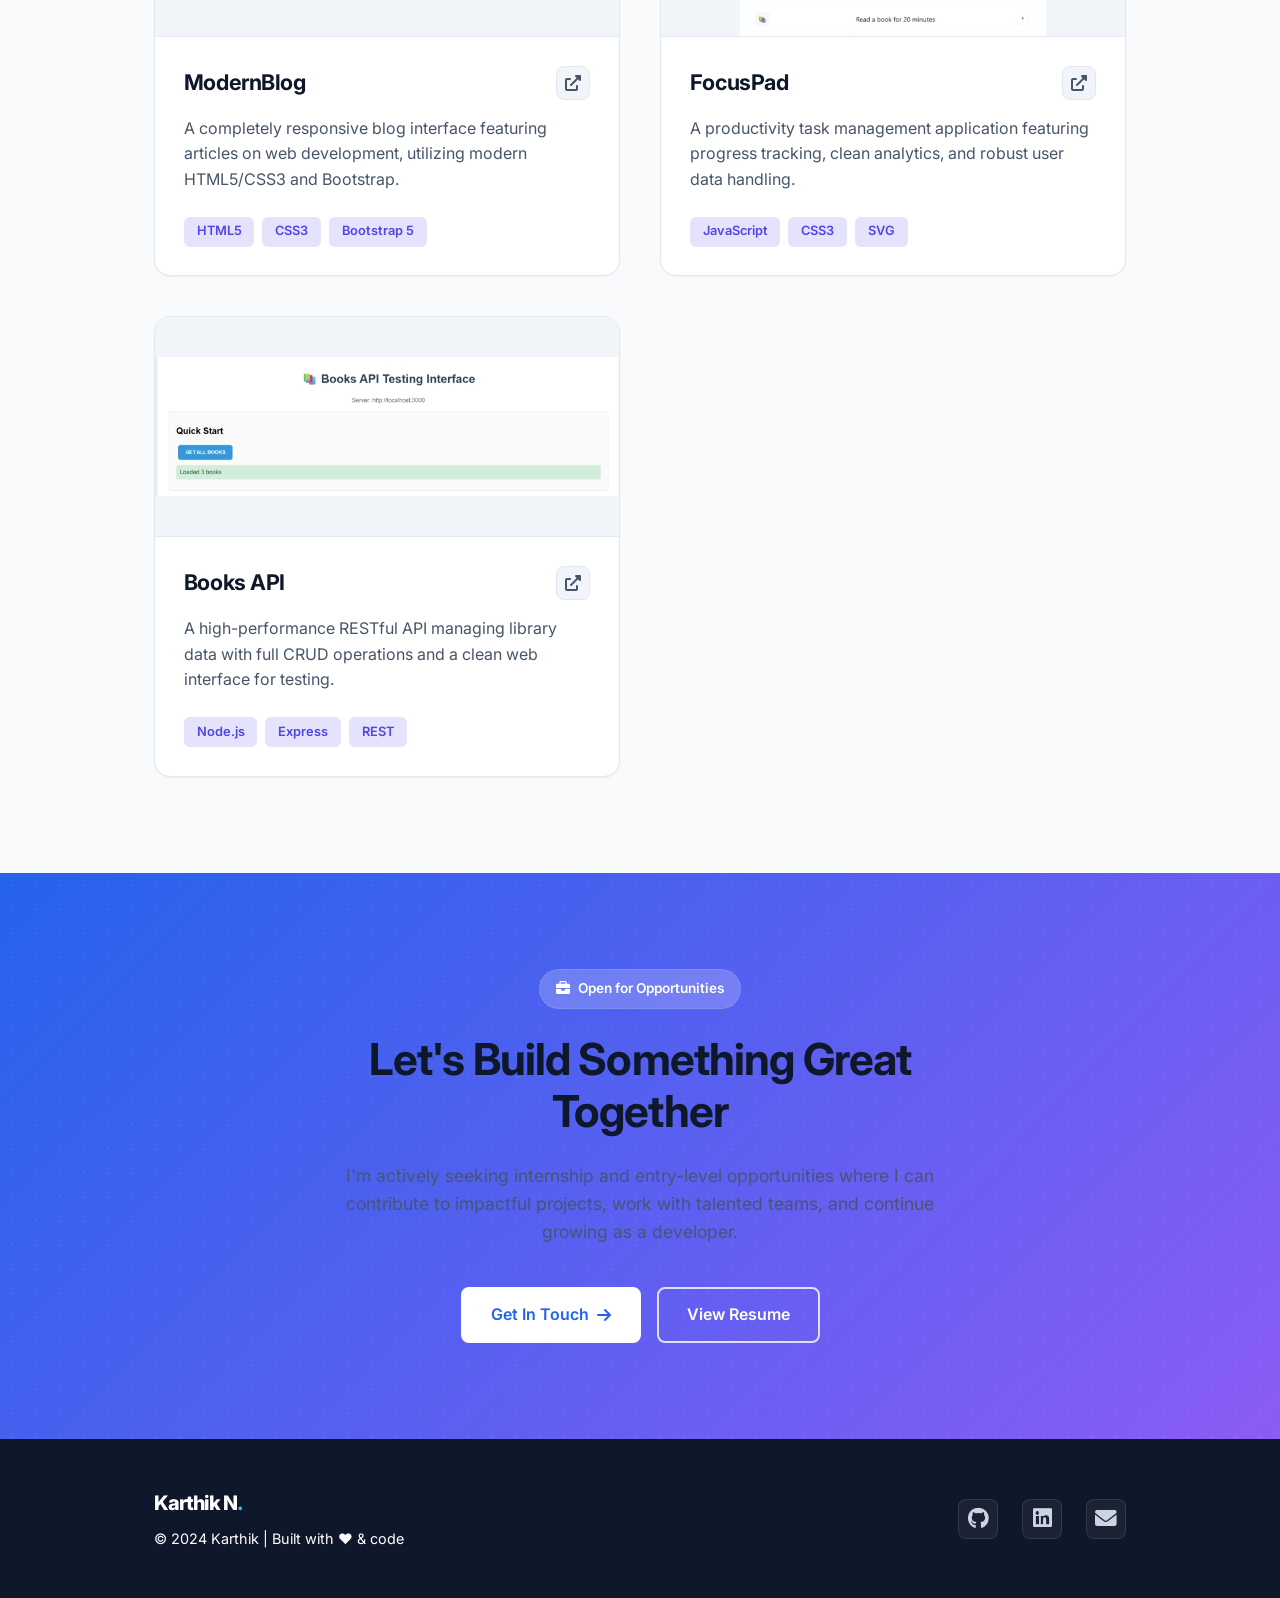
==== commit a83cc1b9: "feat: complete UI overhaul and dynamic stats tracking" ====
--- a/index.html
+++ b/index.html
@@ -1,111 +1,316 @@
 <!DOCTYPE html>
 <html lang="en">
+
 <head>
     <meta charset="UTF-8">
     <meta name="viewport" content="width=device-width, initial-scale=1.0">
-    <title>My Portfolio</title>
+    <title>Karthik. | Web Developer</title>
+
+    <!-- Premium Font: Inter -->
+    <link rel="preconnect" href="https://fonts.googleapis.com">
+    <link rel="preconnect" href="https://fonts.gstatic.com" crossorigin>
+    <link href="https://fonts.googleapis.com/css2?family=Inter:wght@300;400;500;600;700;800&display=swap"
+        rel="stylesheet">
+
+    <!-- Icons -->
+    <link rel="stylesheet" href="https://cdnjs.cloudflare.com/ajax/libs/font-awesome/6.0.0/css/all.min.css">
+
     <link rel="stylesheet" href="style.css">
-    <link rel="stylesheet" href="https://cdnjs.cloudflare.com/ajax/libs/font-awesome/6.0.0/css/all.min.css">
 </head>
+
 <body>
-    <header>
-        <nav>
-            <div class="logo">Mr.Karthik N</div>
-            <ul>
-                <li><a href="#about">About</a></li>
-                <li><a href="#projects">Projects</a></li>
-                <li><a href="#contact">Contact</a></li>
-            </ul>
-        </nav>
-    </header>
-
-    <section id="hero">
-        <div class="hero-content">
-            <img src="karthik.jpg" alt="Karthik's Profile Picture" class="hero-profile-pic">
-            <h1>Hi, I’m Karthik 👋<br>Web Developer | AI & DS Student | Problem Solver</h1>
-            <p>Discover my projects and passion for web development.</p>
-            <div class="hero-buttons">
-                <a href="#projects" class="cta-button">View Projects</a>
-                <a href="#" class="resume-button"><i class="fas fa-download"></i> Download Resume</a>
-            </div>
-            <div class="social-icons">
-                <a href="https://github.com/Karthikn-code?tab=repositories" class="social-icon" target="_blank"><i class="fab fa-github fa-2x"></i></a>
-                <a href="#" class="social-icon"><i class="fab fa-linkedin fa-2x"></i></a>
-            </div>
+    <!-- Vibrant ambient background shapes for light theme -->
+    <div class="ambient-shapes">
+        <div class="shape shape-1"></div>
+        <div class="shape shape-2"></div>
+    </div>
+
+    <nav class="navbar">
+        <div class="nav-content">
+            <a href="index.html" class="logo">Karthik N<span>.</span></a>
+            <div class="nav-links">
+                <a href="index.html" class="nav-active">Home</a>
+                <a href="projects.html">Projects</a>
+                <a href="about.html">About</a>
+                <a href="contact.html">Contact</a>
+                <a href="karthik%20resume.pdf" target="_blank" class="nav-resume"><i class="fas fa-download"></i>
+                    Resume</a>
+            </div>
+            <!-- Mobile Menu Toggle -->
+            <button class="mobile-menu-btn"><i class="fas fa-bars"></i></button>
         </div>
-    </section>
+    </nav>
 
     <main>
-        <section id="about">
+        <!-- Hero Section -->
+        <section class="hero" id="home">
+            <div class="container hero-container">
+                <div class="hero-text reveal-up">
+                    <div class="status-pill">
+                        <span class="pulse-dot"></span> Open to internships and full-time roles
+                    </div>
+                    <h1 class="hero-title">Crafting digital <br><span class="text-gradient">experiences</span> with
+                        precision.</h1>
+                    <p class="hero-subtitle">I'm Karthik, a Web Developer and AI & Data Science student focused on
+                        building scalable, user-centric, and highly performant applications.</p>
+
+                    <div class="hero-actions">
+                        <a href="#projects" class="btn btn-primary">Discover my work</a>
+                        <a href="https://github.com/Karthikn-code" target="_blank" class="btn btn-secondary"><i
+                                class="fab fa-github"></i> GitHub</a>
+                        <a href="https://www.linkedin.com/in/karthik-n-40146136a/" target="_blank"
+                            class="btn btn-secondary"><i class="fab fa-linkedin"></i> LinkedIn</a>
+                        <a href="karthik%20resume.pdf" target="_blank" class="btn btn-secondary"><i
+                                class="fas fa-file-pdf"></i> Resume</a>
+                    </div>
+                </div>
+
+                <div class="hero-visual reveal-up delay-1">
+                    <div class="profile-card shiny-edge">
+                        <img src="karthik.jpg" alt="Karthik N" class="profile-img">
+                        <div class="card-glow"></div>
+                    </div>
+                </div>
+            </div>
+        </section>
+
+        <!-- About Section -->
+        <section class="about" id="about">
             <div class="container">
-                <h2>About Me</h2>
-                <p>I’m Karthik, a Web Developer and AI & DS student. I enjoy building user-friendly web applications and experimenting with AI-powered solutions for real-world problems. Currently focused on improving my frontend skills and building projects that combine Web + AI.</p>
-                <img src="karthik.jpg" alt="Profile Image" class="profile-img">
-            </div>
-        </section>
-
-        <section id="projects">
+                <div class="section-header reveal-up text-center">
+                    <h2 class="section-title">About Me</h2>
+                    <p class="section-desc">A deeper look at who I am and what I do.</p>
+                </div>
+
+                <div class="about-grid reveal-up delay-1" style="max-width: 900px; margin: 0 auto;">
+                    <div class="about-text shiny-edge">
+                        <div class="card-glow"></div>
+                        <h3>My Journey</h3>
+                        <p style="margin-bottom: 1.5rem;">I blend engineering with design to create robust web
+                            solutions. Currently studying AI & Data Science, I leverage analytical thinking to solve
+                            complex problems cleanly and efficiently.</p>
+                        <p style="margin-bottom: 2rem;">My tech philosophy revolves around writing clean code, building
+                            intuitive user interfaces, and staying ahead of modern frontend and backend trends.</p>
+
+                        <div class="skills-container">
+                            <span class="skill-tag">HTML/CSS</span>
+                            <span class="skill-tag">JavaScript</span>
+                            <span class="skill-tag">React (Learning)</span>
+                            <span class="skill-tag">Node.js</span>
+                            <span class="skill-tag">Express</span>
+                            <span class="skill-tag">AI & DS</span>
+                        </div>
+                    </div>
+                </div>
+            </div>
+        </section>
+
+        <!-- Dark Premium Stats Section -->
+        <section class="dark-stats-section" id="stats">
             <div class="container">
-                <h2>My Projects</h2>
+                <div class="dark-stats-header reveal-up text-center">
+                    <h2 class="section-title">By The Numbers</h2>
+                    <p class="section-desc">Measurable impact through code, collaboration, and continuous learning</p>
+                </div>
+
+                <div class="dark-stats-grid reveal-up delay-1">
+                    <div class="dark-stat-card">
+                        <div class="dark-stat-icon-wrapper bg-blue-light">
+                            <i class="fas fa-code"></i>
+                        </div>
+                        <h3 class="dark-stat-num"><span class="counter" id="stat-lines" data-target="11000">0</span>+
+                        </h3>
+                        <p class="dark-stat-title">Lines of Code</p>
+                    </div>
+
+                    <div class="dark-stat-card">
+                        <div class="dark-stat-icon-wrapper bg-green-light">
+                            <i class="fas fa-code-branch"></i>
+                        </div>
+                        <h3 class="dark-stat-num"><span class="counter" id="stat-commits" data-target="26">0</span>+
+                        </h3>
+                        <p class="dark-stat-title">GitHub Commits</p>
+                    </div>
+
+                    <div class="dark-stat-card">
+                        <div class="dark-stat-icon-wrapper bg-purple-light">
+                            <i class="fas fa-award"></i>
+                        </div>
+                        <h3 class="dark-stat-num"><span class="counter" id="stat-projects" data-target="13">0</span>
+                        </h3>
+                        <p class="dark-stat-title">Production Projects</p>
+                    </div>
+
+                    <div class="dark-stat-card">
+                        <div class="dark-stat-icon-wrapper bg-orange-light">
+                            <i class="fas fa-bolt"></i>
+                        </div>
+                        <h3 class="dark-stat-num"><span class="counter" data-target="95">0</span>%</h3>
+                        <p class="dark-stat-title">Code Quality</p>
+                    </div>
+                </div>
+            </div>
+        </section>
+
+        <!-- Tech Stack Section -->
+        <section class="tech-stack" id="tech">
+            <div class="container">
+                <div class="section-header reveal-up text-center">
+                    <h2 class="section-title">Tech Stack</h2>
+                    <div class="header-line"></div>
+                    <p class="section-desc">Modern technologies I use to build powerful, scalable applications</p>
+                </div>
+
+                <div class="tech-grid reveal-up delay-1">
+                    <!-- Languages -->
+                    <div class="tech-card shiny-edge">
+                        <div class="card-glow"></div>
+                        <div class="tech-badge badge-blue">GitHub Languages</div>
+                        <ul class="tech-list list-blue" id="dynamic-languages-index">
+                            <li>JavaScript</li>
+                            <li>HTML</li>
+                            <li>CSS</li>
+                        </ul>
+                    </div>
+                    <!-- Frameworks & Topics -->
+                    <div class="tech-card shiny-edge">
+                        <div class="card-glow"></div>
+                        <div class="tech-badge badge-green">Repo Topics</div>
+                        <ul class="tech-list list-green" id="dynamic-topics-index">
+                            <li>Node.js</li>
+                            <li>Express.js</li>
+                            <li style="opacity: 0.6; font-size: 0.85rem;">Add topics to repos to see them here!</li>
+                        </ul>
+                    </div>
+                    <!-- Tools -->
+                    <div class="tech-card shiny-edge">
+                        <div class="card-glow"></div>
+                        <div class="tech-badge badge-grey">Local Tools</div>
+                        <ul class="tech-list list-grey">
+                            <li>Git & GitHub</li>
+                            <li>VS Code</li>
+                            <li>Makefiles</li>
+                        </ul>
+                    </div>
+                </div>
+            </div>
+        </section>
+
+
+
+        <!-- Projects Section -->
+        <section class="projects" id="projects">
+            <div class="container">
+                <div class="section-header reveal-up">
+                    <h2 class="section-title">Selected Work</h2>
+                    <p class="section-desc">A showcase of my recent technical projects.</p>
+                </div>
+
                 <div class="projects-grid">
-                    <article class="project">
-                        <img src="modern blog.jpeg" alt="ModernBlog Mockup" class="project-image">
-                        <h3>ModernBlog</h3>
-                        <p>A modern, responsive blog website featuring articles on web development and design.</p>
-                        <div class="tech-stack">
-                            <span class="tech-tag">HTML5</span>
-                            <span class="tech-tag">CSS3</span>
-                            <span class="tech-tag">Bootstrap 5</span>
-                            <span class="tech-tag">JavaScript</span>
-                        </div>
-                        <p class="project-outcome">Developed a comprehensive blogging platform that provides valuable content to developers and designers, improving knowledge sharing in the tech community.</p>
-                        <a href="https://github.com/Karthikn-code/task-8" class="project-link">View Project</a>
+                    <!-- Project 1 -->
+                    <article class="project-card shiny-edge reveal-up">
+                        <div class="card-glow"></div>
+                        <div class="project-image-wrapper">
+                            <img src="modern blog.jpeg" alt="ModernBlog" class="project-img">
+                        </div>
+                        <div class="project-content">
+                            <div class="project-meta">
+                                <h3>ModernBlog</h3>
+                                <a href="https://github.com/Karthikn-code/task-8" target="_blank"
+                                    class="project-link"><i class="fas fa-external-link-alt"></i></a>
+                            </div>
+                            <p>A completely responsive blog interface featuring articles on web development, utilizing
+                                modern HTML5/CSS3 and Bootstrap.</p>
+                            <div class="project-tags">
+                                <span>HTML5</span>
+                                <span>CSS3</span>
+                                <span>Bootstrap 5</span>
+                            </div>
+                        </div>
                     </article>
-                    <article class="project">
-                        <img src="focuspad.jpeg" alt="FocusPad Mockup" class="project-image">
-                        <h3>FocusPad</h3>
-                        <p>A productivity task management app with progress tracking, analytics, and user profiles.</p>
-                        <div class="tech-stack">
-                            <span class="tech-tag">HTML5</span>
-                            <span class="tech-tag">CSS3</span>
-                            <span class="tech-tag">JavaScript</span>
-                            <span class="tech-tag">SVG</span>
-                        </div>
-                        <p class="project-outcome">Created an intuitive task management tool that helps users stay organized and track their daily progress with visual progress indicators and comprehensive analytics.</p>
-                        <a href="https://github.com/Karthikn-code/Task-2" class="project-link">View Project</a>
+
+                    <!-- Project 2 -->
+                    <article class="project-card shiny-edge reveal-up delay-1">
+                        <div class="card-glow"></div>
+                        <div class="project-image-wrapper">
+                            <img src="focuspad.jpeg" alt="FocusPad" class="project-img">
+                        </div>
+                        <div class="project-content">
+                            <div class="project-meta">
+                                <h3>FocusPad</h3>
+                                <a href="https://github.com/Karthikn-code/Task-2" target="_blank"
+                                    class="project-link"><i class="fas fa-external-link-alt"></i></a>
+                            </div>
+                            <p>A productivity task management application featuring progress tracking, clean analytics,
+                                and robust user data handling.</p>
+                            <div class="project-tags">
+                                <span>JavaScript</span>
+                                <span>CSS3</span>
+                                <span>SVG</span>
+                            </div>
+                        </div>
                     </article>
-                    <article class="project">
-                        <img src="rest API.jpeg" alt="Books API Mockup" class="project-image">
-                        <h3>Books API</h3>
-                        <p>A complete REST API for managing a books library with full CRUD operations and web UI.</p>
-                        <div class="tech-stack">
-                            <span class="tech-tag">Node.js</span>
-                            <span class="tech-tag">Express.js</span>
-                            <span class="tech-tag">REST API</span>
-                            <span class="tech-tag">HTML5</span>
-                        </div>
-                        <p class="project-outcome">Built a comprehensive backend API with full CRUD functionality, CORS support, and an interactive web interface for testing, demonstrating strong backend development skills.</p>
-                        <a href="https://github.com/Karthikn-code/Task-3" class="project-link">View Project</a>
+
+                    <!-- Project 3 -->
+                    <article class="project-card shiny-edge reveal-up delay-2">
+                        <div class="card-glow"></div>
+                        <div class="project-image-wrapper">
+                            <img src="rest API.jpeg" alt="Books API" class="project-img">
+                        </div>
+                        <div class="project-content">
+                            <div class="project-meta">
+                                <h3>Books API</h3>
+                                <a href="https://github.com/Karthikn-code/Task-3" target="_blank"
+                                    class="project-link"><i class="fas fa-external-link-alt"></i></a>
+                            </div>
+                            <p>A high-performance RESTful API managing library data with full CRUD operations and a
+                                clean web interface for testing.</p>
+                            <div class="project-tags">
+                                <span>Node.js</span>
+                                <span>Express</span>
+                                <span>REST</span>
+                            </div>
+                        </div>
                     </article>
                 </div>
             </div>
         </section>
 
-        <section id="contact">
-            <div class="container">
-                <h2>Contact</h2>
-                <p class="contact-intro">Get in touch! I'd love to hear from you.</p>
-                <p class="contact-email">Email: <a href="mailto:karthiknreddy372@gmail.com">karthiknreddy372@gmail.com</a></p>
-
-                
+        <!-- Gradient CTA Section -->
+        <section class="cta-gradient-section">
+            <div class="cta-content reveal-up">
+                <div class="cta-badge">
+                    <i class="fas fa-briefcase"></i> Open for Opportunities
+                </div>
+                <h2 class="cta-title">Let's Build Something Great<br>Together</h2>
+                <p class="cta-desc">I'm actively seeking internship and entry-level opportunities where I can contribute
+                    to impactful projects, work with talented teams, and continue growing as a developer.</p>
+                <div class="cta-buttons-wrapper">
+                    <a href="contact.html" class="btn-cta-white">Get In Touch <i class="fas fa-arrow-right"></i></a>
+                    <a href="karthik%20resume.pdf" target="_blank" class="btn-cta-outline">View Resume</a>
+                </div>
             </div>
         </section>
     </main>
 
-    <footer>
-        <p>&copy; 2025 Mr.Karthik N. made with ❤️| and Codes.</p>
+    <!-- Footer -->
+    <footer class="no-top-margin">
+        <div class="container footer-container">
+            <div class="footer-left">
+                <a href="#" class="logo">Karthik N<span>.</span></a>
+                <p>&copy; 2024 Karthik | Built with ❤️ & code</p>
+            </div>
+            <div class="footer-socials">
+                <a href="https://github.com/Karthikn-code" target="_blank" aria-label="GitHub"><i
+                        class="fab fa-github"></i></a>
+                <a href="https://www.linkedin.com/in/karthik-n-40146136a/" target="_blank" aria-label="LinkedIn"><i
+                        class="fab fa-linkedin"></i></a>
+                <a href="mailto:karthiknreddy28@gmail.com" aria-label="Email"><i class="fas fa-envelope"></i></a>
+            </div>
+        </div>
     </footer>
 
-    <script src="script.js"></script>
+    <script src="script.js?v=7"></script>
 </body>
-</html>
+
+</html>
--- a/style.css
+++ b/style.css
@@ -1,400 +1,1743 @@
-/* Reset and Base Styl    padding: 0;
+/* ==========================================================================
+   Base resets and Light Theme variables
+   ========================================================================== */
+:root {
+    --bg-color: #f8fafc;
+    /* Very soft slate white */
+    --bg-surface: #ffffff;
+    --bg-surface-elevated: #f1f5f9;
+    --text-primary: #0f172a;
+    --text-secondary: #475569;
+    --text-muted: #94a3b8;
+
+    --border-color: #e2e8f0;
+    --border-hover: #cbd5e1;
+
+    --accent: #4f46e5;
+    --accent-glow: rgba(79, 70, 229, 0.15);
+    /* Vibrant colorful gradient for text and accents */
+    --gradient-primary: linear-gradient(135deg, #4f46e5 0%, #ec4899 100%);
+
+    --shadow-sm: 0 1px 2px 0 rgba(0, 0, 0, 0.05);
+    --shadow-md: 0 4px 6px -1px rgba(0, 0, 0, 0.05), 0 2px 4px -1px rgba(0, 0, 0, 0.03);
+    --shadow-lg: 0 10px 15px -3px rgba(0, 0, 0, 0.05), 0 4px 6px -2px rgba(0, 0, 0, 0.025);
+    --shadow-hover: 0 20px 25px -5px rgba(0, 0, 0, 0.08), 0 10px 10px -5px rgba(0, 0, 0, 0.04);
+
+    --font-sans: 'Inter', -apple-system, BlinkMacSystemFont, "Segoe UI", Roboto, Helvetica, Arial, sans-serif;
+}
+
+* {
+    margin: 0;
+    padding: 0;
     box-sizing: border-box;
 }
 
+html {
+    scroll-behavior: smooth;
+}
+
 body {
-    font-family: 'Segoe UI', Tahoma, Geneva, Verdana, sans-serif;
+    background-color: var(--bg-color);
+    color: var(--text-primary);
+    font-family: var(--font-sans);
     line-height: 1.6;
-    color: #475569;
-    background: #F8FAFC;
-    min-height: 100vh;
-}
-
-/* Header and Navigation */
-header {
+    -webkit-font-smoothing: antialiased;
+    -moz-osx-font-smoothing: grayscale;
+    overflow-x: hidden;
+    position: relative;
+}
+
+/* ==========================================================================
+   Ambient Background Shapes (Light Theme)
+   ========================================================================== */
+.ambient-shapes {
     position: fixed;
     top: 0;
+    left: 0;
+    width: 100vw;
+    height: 100vh;
+    overflow: hidden;
+    z-index: -1;
+    pointer-events: none;
+}
+
+.shape {
+    position: absolute;
+    border-radius: 50%;
+    filter: blur(90px);
+    opacity: 0.6;
+    animation: float 20s infinite alternate ease-in-out;
+}
+
+.shape-1 {
+    width: 600px;
+    height: 600px;
+    background: #e0e7ff;
+    /* soft indigo */
+    top: -100px;
+    left: -100px;
+}
+
+.shape-2 {
+    width: 500px;
+    height: 500px;
+    background: #fce7f3;
+    /* soft pink */
+    bottom: -100px;
+    right: -100px;
+    animation-delay: -5s;
+}
+
+@keyframes float {
+    0% {
+        transform: translate(0, 0) scale(1);
+    }
+
+    100% {
+        transform: translate(50px, 50px) scale(1.05);
+    }
+}
+
+/* Typography Base */
+h1,
+h2,
+h3,
+h4,
+h5,
+h6 {
+    font-weight: 700;
+    line-height: 1.2;
+    letter-spacing: -0.02em;
+    color: var(--text-primary);
+}
+
+p {
+    color: var(--text-secondary);
+}
+
+a {
+    color: var(--text-primary);
+    text-decoration: none;
+    transition: color 0.2s ease;
+}
+
+.container {
+    max-width: 1100px;
+    margin: 0 auto;
+    padding: 0 5%;
+}
+
+.mt-4 {
+    margin-top: 2rem;
+}
+
+/* ==========================================================================
+   Navigation
+   ========================================================================== */
+.navbar {
+    position: fixed;
+    top: 0;
+    left: 0;
     width: 100%;
-    background: rgba(255, 255, 255, 0.95);
-    backdrop-filter: blur(10px);
-    box-shadow: 0 2px 10px rgba(0, 0, 0, 0.1);
-    z-index: 1000;
-}
-
-nav {
+    z-index: 100;
+    background: rgba(255, 255, 255, 0.5);
+    /* translucent white */
+    backdrop-filter: blur(16px);
+    -webkit-backdrop-filter: blur(16px);
+    border-bottom: 1px solid transparent;
+    /* controlled by JS on scroll */
+    transition: all 0.3s ease;
+}
+
+.nav-content {
+    max-width: 1100px;
+    margin: 0 auto;
+    padding: 1.25rem 5%;
     display: flex;
     justify-content: space-between;
     align-items: center;
-    max-width: 1200px;
+}
+
+.logo {
+    font-size: 1.25rem;
+    font-weight: 800;
+    letter-spacing: -0.05em;
+    color: var(--text-primary);
+}
+
+.logo span {
+    color: var(--accent);
+}
+
+.nav-links {
+    display: flex;
+    align-items: center;
+    gap: 2rem;
+}
+
+.nav-links a {
+    font-size: 0.95rem;
+    font-weight: 500;
+    color: var(--text-secondary);
+}
+
+.nav-links a:hover {
+    color: var(--accent);
+}
+
+.nav-btn {
+    padding: 0.6rem 1.6rem;
+    background: var(--gradient-primary);
+    color: #ffffff !important;
+    border-radius: 999px;
+    /* Pill shape */
+    font-weight: 600;
+    box-shadow: 0 4px 15px rgba(79, 70, 229, 0.3);
+    transition: all 0.3s cubic-bezier(0.175, 0.885, 0.32, 1.275);
+}
+
+.nav-btn:hover {
+    transform: translateY(-2px);
+    box-shadow: 0 6px 20px rgba(79, 70, 229, 0.4);
+    filter: brightness(1.1);
+}
+
+.mobile-menu-btn {
+    display: none;
+    background: none;
+    border: none;
+    color: var(--text-primary);
+    font-size: 1.25rem;
+    cursor: pointer;
+}
+
+/* ==========================================================================
+   Buttons
+   ========================================================================== */
+.btn {
+    display: inline-flex;
+    align-items: center;
+    justify-content: center;
+    padding: 0.8rem 1.8rem;
+    border-radius: 8px;
+    font-size: 1rem;
+    font-weight: 600;
+    transition: all 0.3s ease;
+    cursor: pointer;
+}
+
+.btn-primary {
+    background: var(--text-primary);
+    color: var(--bg-surface);
+    border: 1px solid transparent;
+    box-shadow: var(--shadow-sm);
+}
+
+.btn-primary:hover {
+    background: #334155;
+    transform: translateY(-2px);
+    box-shadow: var(--shadow-md);
+}
+
+.btn-secondary {
+    background: var(--bg-surface);
+    color: var(--text-primary);
+    border: 1px solid var(--border-color);
+    box-shadow: var(--shadow-sm);
+}
+
+.btn-secondary:hover {
+    background: var(--bg-surface-elevated);
+    border-color: var(--border-hover);
+    transform: translateY(-2px);
+    box-shadow: var(--shadow-md);
+}
+
+.btn i {
+    margin-right: 8px;
+}
+
+/* ==========================================================================
+   Hero Section
+   ========================================================================== */
+.hero {
+    padding: 12rem 0 6rem;
+    min-height: 90vh;
+    display: flex;
+    align-items: center;
+}
+
+.hero-container {
+    display: grid;
+    grid-template-columns: 1fr 1fr;
+    gap: 4rem;
+    align-items: center;
+}
+
+.status-pill {
+    display: inline-flex;
+    align-items: center;
+    padding: 0.4rem 1rem;
+    background: var(--bg-surface);
+    border: 1px solid var(--border-color);
+    border-radius: 100px;
+    font-size: 0.85rem;
+    color: var(--text-secondary);
+    font-weight: 500;
+    margin-bottom: 2rem;
+    box-shadow: var(--shadow-sm);
+}
+
+.pulse-dot {
+    width: 8px;
+    height: 8px;
+    background: #10b981;
+    border-radius: 50%;
+    margin-right: 8px;
+    box-shadow: 0 0 10px #10b981;
+    animation: pulse 2s infinite;
+}
+
+@keyframes pulse {
+    0% {
+        box-shadow: 0 0 0 0 rgba(16, 185, 129, 0.4);
+    }
+
+    70% {
+        box-shadow: 0 0 0 6px rgba(16, 185, 129, 0);
+    }
+
+    100% {
+        box-shadow: 0 0 0 0 rgba(16, 185, 129, 0);
+    }
+}
+
+.hero-title {
+    font-size: 4.5rem;
+    letter-spacing: -0.04em;
+    margin-bottom: 1.5rem;
+    color: var(--text-primary);
+}
+
+.text-gradient {
+    background: var(--gradient-primary);
+    -webkit-background-clip: text;
+    -webkit-text-fill-color: transparent;
+}
+
+.hero-subtitle {
+    font-size: 1.2rem;
+    max-width: 90%;
+    margin-bottom: 2.5rem;
+    line-height: 1.6;
+    color: var(--text-secondary);
+}
+
+.hero-actions {
+    display: flex;
+    gap: 1.2rem;
+}
+
+.profile-card {
+    position: relative;
+    border-radius: 20px;
+    padding: 0.8rem;
+    background: var(--bg-surface);
+    box-shadow: var(--shadow-lg);
+    /* Larger shadow to lift the profile in white theme */
+}
+
+.profile-img {
+    width: 100%;
+    height: auto;
+    border-radius: 14px;
+    aspect-ratio: 1/1;
+    object-fit: cover;
+    /* Soft filter rather than dark contrast filter */
+    filter: contrast(1.05);
+}
+
+/* ==========================================================================
+   Sections Utilities
+   ========================================================================== */
+section {
+    padding: 6rem 0;
+}
+
+.section-header {
+    margin-bottom: 4rem;
+}
+
+.section-title {
+    font-size: 2.5rem;
+    margin-bottom: 0.5rem;
+}
+
+.section-desc {
+    font-size: 1.15rem;
+    color: var(--text-secondary);
+}
+
+/* ==========================================================================
+   Shiny Edge / Soft Shadow Card Effect
+   ========================================================================== */
+.shiny-edge {
+    position: relative;
+    background: var(--bg-surface);
+    border: 1px solid var(--border-color);
+    border-radius: 16px;
+    overflow: hidden;
+    transition: transform 0.3s ease, border-color 0.3s ease, box-shadow 0.3s ease;
+    box-shadow: var(--shadow-sm);
+    /* default drop shadow */
+}
+
+.shiny-edge:hover {
+    border-color: var(--border-hover);
+    transform: translateY(-4px);
+    box-shadow: var(--shadow-hover);
+    /* lifts up on hover */
+}
+
+/* Soft white-theme tracking glow inside .shiny-edge */
+.card-glow {
+    position: absolute;
+    width: 300px;
+    height: 300px;
+    background: radial-gradient(circle, rgba(79, 70, 229, 0.08) 0%, transparent 60%);
+    /* soft colored glow */
+    border-radius: 50%;
+    pointer-events: none;
+    transform: translate(-50%, -50%);
+    opacity: 0;
+    transition: opacity 0.3s ease;
+    z-index: 1;
+}
+
+.shiny-edge:hover .card-glow {
+    opacity: 1;
+}
+
+/* ==========================================================================
+   About Section
+   ========================================================================== */
+.about-text {
+    padding: 3rem;
+}
+
+.about-text h3 {
+    font-size: 1.5rem;
+    margin-bottom: 1.5rem;
+    color: var(--text-primary);
+}
+
+.about-text p {
+    margin-bottom: 1.5rem;
+}
+
+.skills-container {
+    display: flex;
+    flex-wrap: wrap;
+    gap: 0.6rem;
+}
+
+.skill-tag {
+    padding: 0.4rem 1rem;
+    background: var(--bg-surface-elevated);
+    border: 1px solid var(--border-color);
+    border-radius: 100px;
+    font-size: 0.85rem;
+    color: var(--text-primary);
+    font-weight: 500;
+    transition: background 0.2s ease;
+}
+
+.skill-tag:hover {
+    background: var(--border-color);
+}
+
+/* ==========================================================================
+   Stats Section
+   ========================================================================== */
+.stats {
+    padding: 2rem 0 6rem;
+}
+
+.text-center {
+    text-align: center;
+}
+
+.text-center .section-title,
+.text-center .section-desc {
+    margin-left: auto;
+    margin-right: auto;
+}
+
+.stats-grid {
+    display: grid;
+    grid-template-columns: repeat(auto-fit, minmax(200px, 1fr));
+    gap: 2rem;
+    text-align: center;
+}
+
+.stat-card {
+    padding: 2.5rem 1.5rem;
+    background: var(--bg-surface);
+    border-radius: 16px;
+    box-shadow: var(--shadow-sm);
+    border: 1px solid var(--border-color);
+    transition: transform 0.3s ease, box-shadow 0.3s ease;
+}
+
+.stat-card:hover {
+    transform: translateY(-5px);
+    box-shadow: var(--shadow-hover);
+}
+
+.stat-icon {
+    width: 64px;
+    height: 64px;
+    margin: 0 auto 1.5rem;
+    border-radius: 16px;
+    display: flex;
+    align-items: center;
+    justify-content: center;
+    font-size: 1.5rem;
+}
+
+.icon-blue {
+    background: #e0e7ff;
+    color: #4f46e5;
+}
+
+.icon-green {
+    background: #dcfce7;
+    color: #16a34a;
+}
+
+.icon-purple {
+    background: #f3e8ff;
+    color: #9333ea;
+}
+
+.icon-orange {
+    background: #ffedd5;
+    color: #ea580c;
+}
+
+.stat-num {
+    font-size: 3rem;
+    display: inline-block;
+    color: var(--text-primary);
+    margin-bottom: 0.5rem;
+    font-weight: 800;
+}
+
+.stat-card span {
+    font-size: 2rem;
+    font-weight: 700;
+    color: var(--text-primary);
+}
+
+.stat-card p {
+    font-weight: 500;
+    color: var(--text-secondary);
+}
+
+/* ==========================================================================
+   Tech Stack Section
+   ========================================================================== */
+.tech-stack {
+    padding: 2rem 0 6rem;
+}
+
+.header-line {
+    width: 60px;
+    height: 4px;
+    background: #0284c7;
+    /* Match user image's blue underline */
+    margin: 1rem auto 1.5rem;
+    border-radius: 4px;
+}
+
+.tech-grid {
+    display: grid;
+    grid-template-columns: repeat(auto-fit, minmax(220px, 1fr));
+    gap: 2rem;
+}
+
+.tech-card {
+    padding: 2rem;
+}
+
+.tech-badge {
+    display: inline-block;
+    padding: 0.4rem 1rem;
+    border-radius: 6px;
+    font-size: 0.85rem;
+    font-weight: 700;
+    color: white;
+    margin-bottom: 2rem;
+    box-shadow: var(--shadow-sm);
+}
+
+.badge-blue {
+    background: #38bdf8;
+}
+
+.badge-green {
+    background: #22c55e;
+}
+
+.badge-purple {
+    background: #d946ef;
+}
+
+.badge-orange {
+    background: #f97316;
+}
+
+.badge-grey {
+    background: #64748b;
+}
+
+.tech-list {
+    list-style: none;
+    padding: 0;
+}
+
+.tech-list li {
+    position: relative;
+    padding-left: 1.5rem;
+    margin-bottom: 1rem;
+    font-size: 0.95rem;
+    color: var(--text-secondary);
+    font-weight: 600;
+}
+
+.tech-list li::before {
+    content: '';
+    position: absolute;
+    left: 0;
+    top: 50%;
+    transform: translateY(-50%);
+    width: 6px;
+    height: 6px;
+    border-radius: 50%;
+}
+
+.list-blue li::before {
+    background: #38bdf8;
+}
+
+.list-green li::before {
+    background: #22c55e;
+}
+
+.list-purple li::before {
+    background: #d946ef;
+}
+
+.list-orange li::before {
+    background: #f97316;
+}
+
+.list-grey li::before {
+    background: #64748b;
+}
+
+
+/* ==========================================================================
+   Projects Section
+   ========================================================================== */
+.projects-grid {
+    display: grid;
+    grid-template-columns: repeat(auto-fill, minmax(320px, 1fr));
+    gap: 2.5rem;
+}
+
+.project-card {
+    display: flex;
+    flex-direction: column;
+    height: 100%;
+}
+
+.project-image-wrapper {
+    width: 100%;
+    height: 220px;
+    border-bottom: 1px solid var(--border-color);
+    overflow: hidden;
+    position: relative;
+    z-index: 2;
+    background: var(--bg-surface-elevated);
+}
+
+.project-img {
+    width: 100%;
+    height: 100%;
+    object-fit: contain;
+    /* ensures images fit nicely */
+    transition: transform 0.5s ease;
+}
+
+.project-card:hover .project-img {
+    transform: scale(1.03);
+}
+
+.project-content {
+    padding: 1.8rem;
+    display: flex;
+    flex-direction: column;
+    flex-grow: 1;
+    position: relative;
+    z-index: 2;
+}
+
+.project-meta {
+    display: flex;
+    justify-content: space-between;
+    align-items: center;
+    margin-bottom: 1rem;
+}
+
+.project-meta h3 {
+    font-size: 1.35rem;
+}
+
+.project-link {
+    color: var(--text-secondary);
+    display: inline-flex;
+    padding: 0.5rem;
+    border-radius: 8px;
+    background: var(--bg-surface-elevated);
+    border: 1px solid var(--border-color);
+    transition: all 0.2s ease;
+}
+
+.project-link:hover {
+    color: var(--text-primary);
+    border-color: var(--text-muted);
+    background: var(--bg-surface);
+}
+
+.project-content p {
+    font-size: 1rem;
+    margin-bottom: 1.5rem;
+    flex-grow: 1;
+}
+
+.project-tags {
+    display: flex;
+    flex-wrap: wrap;
+    gap: 0.5rem;
+}
+
+.project-tags span {
+    font-size: 0.8rem;
+    color: var(--accent);
+    font-weight: 600;
+    background: var(--accent-glow);
+    padding: 0.3rem 0.8rem;
+    border-radius: 6px;
+}
+
+/* ==========================================================================
+   Contact Section
+   ========================================================================== */
+.contact-box {
+    text-align: center;
+    padding: 5rem 2rem;
+}
+
+.contact-box h2 {
+    font-size: 3rem;
+    margin-bottom: 1rem;
+    letter-spacing: -0.03em;
+}
+
+.contact-box p {
+    max-width: 550px;
     margin: 0 auto;
-    padding: 1rem 2rem;
-}
-
-.logo {
-    font-size: 1.5rem;
-    font-weight: bold;
-    color: #4F46E5;
-}
-
-nav ul {
-    display: flex;
-    list-style: none;
-}
-
-nav ul li {
-    margin-left: 2rem;
-}
-
-nav a {
-    color: #0F172A;
+    font-size: 1.15rem;
+}
+
+/* ==========================================================================
+   Footer
+   ========================================================================== */
+footer {
+    border-top: 1px solid var(--border-color);
+    padding: 3rem 0;
+    margin-top: 4rem;
+    background: var(--bg-surface);
+}
+
+.footer-container {
+    display: flex;
+    justify-content: space-between;
+    align-items: center;
+}
+
+.footer-left p {
+    font-size: 0.9rem;
+    margin-top: 0.5rem;
+    color: var(--text-secondary);
+}
+
+.footer-socials {
+    display: flex;
+    gap: 1.5rem;
+}
+
+.footer-socials a {
+    color: var(--text-secondary);
+    font-size: 1.35rem;
+}
+
+.footer-socials a:hover {
+    color: var(--accent);
+    transform: translateY(-2px);
+}
+
+/* ==========================================================================
+   Animations & Reveal
+   ========================================================================== */
+.reveal-up {
+    opacity: 0;
+    transform: translateY(30px);
+    transition: opacity 0.8s ease, transform 0.8s cubic-bezier(0.16, 1, 0.3, 1);
+}
+
+.reveal-up.active {
+    opacity: 1;
+    transform: translateY(0);
+}
+
+.delay-1 {
+    transition-delay: 0.1s;
+}
+
+.delay-2 {
+    transition-delay: 0.2s;
+}
+
+/* ==========================================================================
+   Responsive Design
+   ========================================================================== */
+@media (max-width: 900px) {
+    .hero-container {
+        grid-template-columns: 1fr;
+        text-align: center;
+        gap: 3rem;
+    }
+
+    .hero-actions {
+        justify-content: center;
+    }
+
+    .status-pill {
+        margin: 0 auto 2rem;
+    }
+
+    .hero-title {
+        font-size: 3.5rem;
+    }
+
+    .hero-subtitle {
+        margin: 0 auto 2.5rem;
+    }
+
+    .profile-card {
+        max-width: 350px;
+        margin: 0 auto;
+    }
+}
+
+@media (max-width: 600px) {
+    .nav-links {
+        display: none;
+    }
+
+    .mobile-menu-btn {
+        display: block;
+    }
+
+    .hero {
+        padding: 8rem 0 4rem;
+    }
+
+    .hero-title {
+        font-size: 2.8rem;
+    }
+
+    .footer-container {
+        flex-direction: column;
+        gap: 2rem;
+        text-align: center;
+    }
+}
+
+/* ==========================================================================
+   Availability Badge
+   ========================================================================== */
+.status-pill {
+    display: inline-flex;
+    align-items: center;
+    gap: 0.75rem;
+    padding: 0.6rem 1.4rem;
+    background: linear-gradient(90deg, #eff6ff 0%, #faf5ff 100%);
+    border: 1px solid #e0f2fe;
+    border-radius: 999px;
+    color: #0284c7;
+    font-weight: 500;
+    font-size: 1.05rem;
+    margin-bottom: 2rem;
+    box-shadow: 0 4px 15px rgba(224, 242, 254, 0.4);
+    letter-spacing: -0.01em;
+}
+
+.pulse-dot {
+    width: 10px;
+    height: 10px;
+    background-color: #0ea5e9;
+    border-radius: 50%;
+    position: relative;
+    display: inline-block;
+}
+
+.pulse-dot::after {
+    content: '';
+    position: absolute;
+    top: 50%;
+    left: 50%;
+    width: 100%;
+    height: 100%;
+    background-color: #0ea5e9;
+    border-radius: 50%;
+    transform: translate(-50%, -50%);
+    z-index: -1;
+    animation: pulsing 2s cubic-bezier(0.4, 0, 0.6, 1) infinite;
+}
+
+@keyframes pulsing {
+    0% {
+        opacity: 0.6;
+        transform: translate(-50%, -50%) scale(1);
+    }
+
+    50% {
+        opacity: 0;
+        transform: translate(-50%, -50%) scale(3);
+    }
+
+    100% {
+        opacity: 0;
+        transform: translate(-50%, -50%) scale(1);
+    }
+}
+
+/* ==========================================================================
+   Updated Navbar Nav-Active and Nav-Resume Styles
+   ========================================================================== */
+.nav-links a {
+    position: relative;
+    padding-bottom: 4px;
+}
+
+.nav-links a.nav-active {
+    color: #0284c7;
+    font-weight: 600;
+}
+
+.nav-links a.nav-active::after {
+    content: '';
+    position: absolute;
+    bottom: -2px;
+    left: 0;
+    width: 100%;
+    height: 2px;
+    background-color: #0284c7;
+    border-radius: 2px;
+}
+
+.nav-links a.nav-resume {
+    display: inline-flex;
+    align-items: center;
+    gap: 0.5rem;
+    padding: 0.5rem 1.25rem;
+    border: 1px solid #0284c7;
+    border-radius: 6px;
+    color: #0284c7;
+    font-weight: 500;
+    transition: all 0.3s ease;
+    background: transparent;
+}
+
+.nav-links a.nav-resume:hover {
+    background: #f0f9ff;
+    transform: translateY(-2px);
+    box-shadow: 0 4px 12px rgba(2, 132, 199, 0.15);
+}
+
+.nav-links a.nav-resume::after {
+    display: none;
+    /* Prevent underline block */
+}
+
+/* ==========================================================================
+   Details Skills Page Section (About Page)
+   ========================================================================== */
+.technical-skills {
+    padding: 2rem 0;
+}
+
+.skills-layout {
+    display: flex;
+    flex-direction: column;
+    gap: 3rem;
+    max-width: 900px;
+    margin: 0 auto;
+}
+
+.skill-category h3 {
+    display: flex;
+    align-items: center;
+    gap: 0.75rem;
+    font-size: 1.4rem;
+    color: var(--text-primary);
+    margin-bottom: 1.25rem;
+}
+
+.skill-category h3::before {
+    content: '';
+    display: inline-block;
+    width: 14px;
+    height: 14px;
+    border-radius: 50%;
+}
+
+/* Custom bullet dots matching the design */
+.category-red::before {
+    background-color: #ef4444;
+}
+
+.category-blue::before {
+    background-color: #3b82f6;
+}
+
+.category-green::before {
+    background-color: #22c55e;
+}
+
+.category-purple::before {
+    background-color: #a855f7;
+}
+
+.category-orange::before {
+    background-color: #f97316;
+}
+
+.category-grey::before {
+    background-color: #64748b;
+}
+
+.category-teal::before {
+    background-color: #06b6d4;
+}
+
+.skills-wrapper {
+    display: flex;
+    flex-wrap: wrap;
+    gap: 0.75rem;
+}
+
+.skill-pill {
+    padding: 0.5rem 1.25rem;
+    border-radius: 9999px;
+    font-size: 0.95rem;
+    font-weight: 500;
+    transition: all 0.2s ease;
+}
+
+.skill-pill:hover {
+    transform: translateY(-2px);
+    box-shadow: 0 4px 10px rgba(0, 0, 0, 0.05);
+}
+
+/* Specific background and text color assignments mirroring the image exactly */
+.cat-blue .skill-pill,
+.cat-teal .skill-pill {
+    background-color: #eff6ff;
+    color: #0284c7;
+}
+
+.cat-green .skill-pill {
+    background-color: #f0fdf4;
+    color: #16a34a;
+}
+
+.cat-purple .skill-pill {
+    background-color: #faf5ff;
+    color: #9333ea;
+}
+
+.cat-orange .skill-pill {
+    background-color: #fff7ed;
+    color: #c2410c;
+}
+
+.cat-grey .skill-pill {
+    background-color: #f8fafc;
+    color: #334155;
+    border: 1px solid #e2e8f0;
+}
+
+/* ==========================================================================
+   Skill Proficiency Section
+   ========================================================================== */
+.proficiency-card {
+    background: #ffffff;
+    border-radius: 12px;
+    padding: 3rem;
+    box-shadow: 0 10px 40px rgba(0, 0, 0, 0.03);
+    border: 1px solid rgba(226, 232, 240, 0.8);
+    max-width: 800px;
+    margin: 0 auto;
+}
+
+.proficiency-card .card-title {
+    font-size: 1.8rem;
+    color: #0f172a;
+    margin-bottom: 0.5rem;
+}
+
+.proficiency-card .card-subtitle {
+    color: #64748b;
+    font-size: 0.95rem;
+    margin-bottom: 2.5rem;
+}
+
+.skill-bar-container {
+    margin-bottom: 1.8rem;
+}
+
+.skill-bar-container:last-child {
+    margin-bottom: 0;
+}
+
+.skill-info {
+    display: flex;
+    justify-content: space-between;
+    align-items: center;
+    margin-bottom: 0.8rem;
+}
+
+.skill-name {
+    font-weight: 500;
+    color: #1e293b;
+    font-size: 1.05rem;
+}
+
+.skill-pct {
+    color: #64748b;
+    font-size: 0.95rem;
+}
+
+.skill-track {
+    width: 100%;
+    height: 12px;
+    background-color: #f1f5f9;
+    border-radius: 999px;
+    overflow: hidden;
+}
+
+.skill-fill {
+    height: 100%;
+    border-radius: 999px;
+    width: 0;
+    transition: width 1.5s cubic-bezier(0.22, 1, 0.36, 1);
+}
+
+.bar-color-0 {
+    background-color: #0ea5e9;
+}
+
+.bar-color-1 {
+    background-color: #10b981;
+}
+
+.bar-color-2 {
+    background-color: #f59e0b;
+}
+
+.bar-color-3 {
+    background-color: #d946ef;
+}
+
+.bar-color-4 {
+    background-color: #3b82f6;
+}
+
+.bar-color-5 {
+    background-color: #f97316;
+}
+
+.bar-color-default {
+    background-color: #64748b;
+}
+
+/* ==========================================================================
+   Detailed Contact Section & Sub-footer Layout
+   ========================================================================== */
+.contact-grid {
+    display: grid;
+    grid-template-columns: 1fr 1fr;
+    gap: 4rem;
+    max-width: 1100px;
+    margin: 0 auto;
+}
+
+@media (max-width: 900px) {
+    .contact-grid {
+        grid-template-columns: 1fr;
+    }
+}
+
+.info-cards {
+    display: flex;
+    flex-direction: column;
+    gap: 1rem;
+    margin-bottom: 2rem;
+}
+
+.info-card {
+    display: flex;
+    align-items: center;
+    gap: 1.25rem;
+    padding: 1.25rem;
+    border: 1px solid #e2e8f0;
+    border-radius: 8px;
+    background-color: white;
+}
+
+.icon-box {
+    width: 45px;
+    height: 45px;
+    display: flex;
+    align-items: center;
+    justify-content: center;
+    background-color: #f0f9ff;
+    color: #0284c7;
+    border-radius: 8px;
+    font-size: 1.2rem;
+    flex-shrink: 0;
+}
+
+.info-details {
+    display: flex;
+    flex-direction: column;
+    overflow: hidden;
+}
+
+.info-label {
+    font-size: 0.8rem;
+    color: #64748b;
+    margin-bottom: 0.2rem;
+}
+
+.info-value {
+    font-size: 0.95rem;
+    color: #0f172a;
+    font-weight: 500;
+    white-space: nowrap;
+    overflow: hidden;
+    text-overflow: ellipsis;
+}
+
+.availability-alert {
+    background-color: #f0fdf4;
+    border: 1px solid #bbf7d0;
+    padding: 1.5rem;
+    border-radius: 8px;
+}
+
+.alert-header {
+    display: flex;
+    align-items: center;
+    gap: 0.75rem;
+    color: #16a34a;
+    margin-bottom: 0.5rem;
+}
+
+.status-pulse-green {
+    width: 10px;
+    height: 10px;
+    background-color: #22c55e;
+    border-radius: 50%;
+    box-shadow: 0 0 0 4px rgba(34, 197, 94, 0.2);
+}
+
+.availability-alert p {
+    color: #15803d;
+    font-size: 0.95rem;
+    line-height: 1.5;
+    margin: 0;
+}
+
+.contact-form-panel {
+    background-color: white;
+    padding: 2.5rem;
+    border-radius: 12px;
+    box-shadow: 0 10px 40px rgba(0, 0, 0, 0.05);
+    border: 1px solid #e2e8f0;
+}
+
+.form-group {
+    margin-bottom: 1.5rem;
+    text-align: left;
+}
+
+.form-group label {
+    display: block;
+    font-size: 0.85rem;
+    color: #0f172a;
+    font-weight: 600;
+    margin-bottom: 0.5rem;
+}
+
+.form-group input,
+.form-group textarea {
+    width: 100%;
+    padding: 0.85rem 1rem;
+    border: 1px solid #cbd5e1;
+    border-radius: 6px;
+    font-family: inherit;
+    font-size: 0.95rem;
+    transition: all 0.2s;
+    background-color: #f8fafc;
+}
+
+.form-group input:focus,
+.form-group textarea:focus {
+    outline: none;
+    border-color: #0284c7;
+    background-color: white;
+    box-shadow: 0 0 0 3px rgba(2, 132, 199, 0.1);
+}
+
+.btn-submit {
+    width: 100%;
+    padding: 0.85rem;
+    background-color: #0284c7;
+    color: white;
+    border: none;
+    border-radius: 6px;
+    font-weight: 600;
+    font-size: 1.05rem;
+    cursor: pointer;
+    transition: all 0.2s;
+    display: flex;
+    justify-content: center;
+    align-items: center;
+    gap: 0.5rem;
+}
+
+.btn-submit:hover {
+    background-color: #0369a1;
+}
+
+.btn-outline-dark {
+    display: inline-flex;
+    align-items: center;
+    gap: 0.5rem;
+    padding: 0.6rem 1.25rem;
+    border: 1px solid #cbd5e1;
+    border-radius: 6px;
+    color: #334155;
+    font-weight: 600;
+    background: white;
+    transition: all 0.2s;
     text-decoration: none;
-    font-weight: 500;
-    transition: color 0.3s ease;
-}
-
-nav a:hover {
-    color: #4F46E5;
-}
-
-/* Hero Section */
-#hero {
-    height: 100vh;
+}
+
+.btn-outline-dark:hover {
+    background: #f1f5f9;
+    border-color: #94a3b8;
+    color: #0f172a;
+}
+
+.btn-solid-blue {
+    display: inline-flex;
+    align-items: center;
+    gap: 0.5rem;
+    padding: 0.75rem 1.75rem;
+    background-color: #0284c7;
+    color: white;
+    border-radius: 6px;
+    font-weight: 600;
+    transition: all 0.2s;
+    box-shadow: 0 4px 12px rgba(2, 132, 199, 0.2);
+    text-decoration: none;
+}
+
+.btn-solid-blue:hover {
+    background-color: #0369a1;
+    transform: translateY(-2px);
+    box-shadow: 0 6px 15px rgba(2, 132, 199, 0.3);
+}
+
+/* ==========================================================================
+   Strict Dark Footer Override Mapped Exactly From Image
+   ========================================================================== */
+footer {
+    background-color: #0f172a !important;
+    /* Extremely dark navy */
+    color: white !important;
+    border-top: none !important;
+}
+
+.footer-left .logo,
+.footer-left p {
+    color: white !important;
+}
+
+.logo span {
+    color: #38bdf8 !important;
+    /* Retaining the bright popup dot */
+}
+
+.footer-socials a {
+    color: #cbd5e1 !important;
+    background-color: rgba(255, 255, 255, 0.05);
+    width: 40px;
+    height: 40px;
     display: flex;
     align-items: center;
     justify-content: center;
+    border-radius: 8px;
+    border: 1px solid rgba(255, 255, 255, 0.1);
+}
+
+.footer-socials a:hover {
+    color: white !important;
+    background-color: #38bdf8;
+    transform: translateY(-3px);
+    border-color: #38bdf8;
+}
+
+/* ==========================================================================
+   Gradient CTA Section (Home Page)
+   ========================================================================== */
+.cta-gradient-section {
+    background: linear-gradient(135deg, #2563eb, #8b5cf6, #d946ef);
+    background-size: 200% 200%;
+    animation: gradientShift 15s ease infinite;
+    position: relative;
+    padding: 6rem 1rem;
     text-align: center;
     color: white;
-    background: linear-gradient(135deg, #667eea 0%, #764ba2 100%);
-    padding-top: 80px; /* Account for fixed header */
-}
-
-.hero-content h1 {
-    font-size: 3rem;
+    overflow: hidden;
+}
+
+@keyframes gradientShift {
+    0% {
+        background-position: 0% 50%;
+    }
+
+    50% {
+        background-position: 100% 50%;
+    }
+
+    100% {
+        background-position: 0% 50%;
+    }
+}
+
+.cta-gradient-section::before {
+    content: '';
+    position: absolute;
+    top: 0;
+    left: 0;
+    right: 0;
+    bottom: 0;
+    background-image: radial-gradient(rgba(255, 255, 255, 0.15) 1px, transparent 1px);
+    background-size: 24px 24px;
+    opacity: 0.5;
+    pointer-events: none;
+}
+
+.cta-content {
+    position: relative;
+    z-index: 10;
+    max-width: 800px;
+    margin: 0 auto;
+}
+
+.cta-badge {
+    display: inline-flex;
+    align-items: center;
+    gap: 0.5rem;
+    background-color: rgba(255, 255, 255, 0.2);
+    padding: 0.5rem 1rem;
+    border-radius: 20px;
+    font-size: 0.85rem;
+    font-weight: 600;
+    margin-bottom: 1.5rem;
+    backdrop-filter: blur(4px);
+    border: 1px solid rgba(255, 255, 255, 0.1);
+}
+
+.cta-title {
+    font-size: 2.75rem;
+    font-weight: 700;
+    line-height: 1.2;
+    margin-bottom: 1.5rem;
+}
+
+.cta-desc {
+    font-size: 1.1rem;
+    line-height: 1.6;
+    margin-bottom: 2.5rem;
+    opacity: 0.95;
+    max-width: 650px;
+    margin-left: auto;
+    margin-right: auto;
+}
+
+.cta-buttons-wrapper {
+    display: flex;
+    justify-content: center;
+    gap: 1rem;
+    flex-wrap: wrap;
+}
+
+.btn-cta-white {
+    background-color: white;
+    color: #2563eb;
+    padding: 0.85rem 1.75rem;
+    border-radius: 8px;
+    font-weight: 600;
+    display: flex;
+    align-items: center;
+    justify-content: center;
+    gap: 0.5rem;
+    transition: all 0.2s;
+    text-decoration: none;
+    border: 2px solid white;
+}
+
+.btn-cta-white:hover {
+    background-color: #f8fafc;
+    transform: translateY(-2px);
+    box-shadow: 0 4px 15px rgba(0, 0, 0, 0.1);
+}
+
+.btn-cta-outline {
+    background-color: transparent;
+    color: white;
+    padding: 0.85rem 1.75rem;
+    border-radius: 8px;
+    font-weight: 600;
+    display: flex;
+    align-items: center;
+    justify-content: center;
+    gap: 0.5rem;
+    transition: all 0.2s;
+    text-decoration: none;
+    border: 2px solid rgba(255, 255, 255, 0.8);
+}
+
+.btn-cta-outline:hover {
+    background-color: rgba(255, 255, 255, 0.1);
+    border-color: white;
+    transform: translateY(-2px);
+}
+
+@media (max-width: 768px) {
+    .cta-title {
+        font-size: 2rem;
+    }
+}
+
+/* ==========================================================================
+   Highlight Stats Section
+   ========================================================================== */
+.highlights-grid {
+    display: grid;
+    grid-template-columns: repeat(3, 1fr);
+    gap: 2rem;
+    max-width: 1000px;
+    margin: 0 auto;
+}
+
+@media (max-width: 768px) {
+    .highlights-grid {
+        grid-template-columns: 1fr;
+    }
+}
+
+.highlight-card {
+    background-color: white;
+    border-radius: 12px;
+    padding: 3rem 2rem;
+    text-align: center;
+    border: 1px solid #e2e8f0;
+    transition: transform 0.3s ease, box-shadow 0.3s ease;
+}
+
+.highlight-card:hover {
+    transform: translateY(-5px);
+    box-shadow: 0 10px 25px rgba(0, 0, 0, 0.05);
+}
+
+.highlight-number-wrapper {
     margin-bottom: 1rem;
-    animation: fadeInUp 1s ease-out;
-}
-
-
-
-.hero-content p {
-    font-size: 1.2rem;
-    margin-bottom: 2rem;
-    animation: fadeInUp 1s ease-out 0.2s both;
-}
-
-.cta-button {
-    display: inline-block;
-    background: #fff;
-    color: #2563EB;
-    padding: 0.8rem 2rem;
-    text-decoration: none;
-    border-radius: 50px;
-    font-weight: bold;
-    transition: all 0.3s ease;
-    animation: fadeInUp 1s ease-out 0.4s both;
-}
-
-.cta-button:hover {
-    transform: translateY(-3px);
-    box-shadow: 0 5px 15px rgba(0, 0, 0, 0.2);
-}
-
-/* Hero profile image styling */
-.hero-profile-pic {
-    display: block;
-    width: 200px;
-    height: 200px;
-    border-radius: 50%;
-    object-fit: cover;
-    margin: 0 auto 1.2rem;
-    border: 6px solid rgba(255,255,255,0.98);
-    box-shadow: 0 12px 40px rgba(0,0,0,0.25), 0 4px 12px rgba(118,75,162,0.08) inset;
-    transition: transform 0.25s ease, box-shadow 0.25s ease;
-    background: #fff;
-}
-
-.hero-profile-pic:hover {
-    transform: translateY(-4px) scale(1.01);
-    box-shadow: 0 16px 48px rgba(0,0,0,0.28), 0 6px 16px rgba(118,75,162,0.1) inset;
-}
-
-/* Main Content */
-main {
-    background: white;
-    margin-top: -80px; /* Pull up to overlap hero */
-    position: relative;
-    border-radius: 20px 20px 0 0;
-    padding: 4rem 0;
-}
-
-.container {
-    max-width: 1200px;
+    display: flex;
+    justify-content: center;
+    align-items: baseline;
+}
+
+.highlight-num,
+.highlight-plus {
+    font-size: 3.5rem;
+    font-weight: 800;
+    line-height: 1;
+    margin: 0;
+}
+
+.highlight-title {
+    font-size: 1.15rem;
+    font-weight: 700;
+    color: #1e293b;
+    margin-bottom: 0.5rem;
+}
+
+.highlight-desc {
+    font-size: 0.95rem;
+    color: #64748b;
+    margin: 0;
+}
+
+/* Gradients */
+.text-gradient-blue {
+    background: linear-gradient(135deg, #0ea5e9, #3b82f6);
+    -webkit-background-clip: text;
+    background-clip: text;
+    -webkit-text-fill-color: transparent;
+    color: transparent;
+}
+
+.text-gradient-pink {
+    background: linear-gradient(135deg, #d946ef, #db2777);
+    -webkit-background-clip: text;
+    background-clip: text;
+    -webkit-text-fill-color: transparent;
+    color: transparent;
+}
+
+.text-gradient-green {
+    background: linear-gradient(135deg, #22c55e, #10b981);
+    -webkit-background-clip: text;
+    background-clip: text;
+    -webkit-text-fill-color: transparent;
+    color: transparent;
+}
+
+/* ==========================================================================
+   Premium Stats Section
+   ========================================================================== */
+.dark-stats-section {
+    padding: 7rem 0;
+    text-align: center;
+}
+
+.dark-stats-header {
+    margin-bottom: 4.5rem;
+}
+
+.dark-stats-header .section-title {
+    color: #1e293b;
+    margin-bottom: 0.75rem;
+    font-size: 2.25rem;
+}
+
+.dark-stats-header .section-desc {
+    color: #64748b;
+    margin-bottom: 0;
+    font-size: 1rem;
+}
+
+.dark-stats-grid {
+    display: grid;
+    grid-template-columns: repeat(4, 1fr);
+    gap: 2rem;
+    max-width: 1100px;
     margin: 0 auto;
-    padding: 0 2rem;
-}
-
-section {
-    margin: 4rem 0;
-    opacity: 0;
-    transform: translateY(30px);
-    transition: all 0.6s ease;
-}
-
-section.fade-in {
-    opacity: 1;
-    transform: translateY(0);
-}
-
-section h2 {
-    font-size: 2.5rem;
-    margin-bottom: 2rem;
-    text-align: center;
-    color: #667eea;
-}
-
-/* About Section */
-.profile-img {
-    display: block;
-    margin: 1.5rem auto;
-    border-radius: 50%;
-    width: 220px;
-    height: 220px;
-    object-fit: cover;
-    box-shadow: 0 12px 36px rgba(0, 0, 0, 0.12);
-    border: 6px solid rgba(255,255,255,0.9);
-}
-
-/* Projects Section */
-.projects-grid {
-    display: grid;
-    grid-template-columns: repeat(auto-fit, minmax(300px, 1fr));
-    gap: 2rem;
-}
-
-.project {
-    background: #f8f9fa;
-    padding: 2rem;
-    border-radius: 10px;
-    box-shadow: 0 5px 15px rgba(0, 0, 0, 0.1);
-    transition: transform 0.3s ease, box-shadow 0.3s ease;
-}
-
-.project:hover {
+}
+
+@media (max-width: 992px) {
+    .dark-stats-grid {
+        grid-template-columns: repeat(2, 1fr);
+    }
+}
+
+@media (max-width: 576px) {
+    .dark-stats-grid {
+        grid-template-columns: 1fr;
+    }
+}
+
+.dark-stat-card {
+    display: flex;
+    flex-direction: column;
+    align-items: center;
+    background: rgba(255, 255, 255, 0.45);
+    backdrop-filter: blur(12px);
+    -webkit-backdrop-filter: blur(12px);
+    border: 1px solid rgba(255, 255, 255, 0.8);
+    border-radius: 16px;
+    padding: 3rem 1.5rem;
+    box-shadow: 0 4px 30px rgba(0, 0, 0, 0.03);
+    transition: transform 0.3s ease, box-shadow 0.3s ease, background 0.3s ease;
+}
+
+.dark-stat-card:hover {
     transform: translateY(-5px);
-    box-shadow: 0 10px 25px rgba(0, 0, 0, 0.15);
-}
-
-.project-image {
-    width: 100%;
-    height: 150px;
-    object-fit: cover;
-    border-radius: 4px;
-    margin-bottom: 15px;
-}
-
-.project h3 {
-    color: #0F172A;
-    margin-bottom: 1rem;
-}
-
-.project p {
-    color: #475569;
-    line-height: 1.6;
-    margin-bottom: 10px;
-}
-
-.tech-stack {
-    display: flex;
-    flex-wrap: wrap;
-    gap: 8px;
-    margin-bottom: 15px;
-}
-
-.tech-tag {
-    background: #e2e8f0;
-    color: #475569;
-    padding: 4px 8px;
+    box-shadow: 0 10px 40px rgba(0, 0, 0, 0.06);
+    background: rgba(255, 255, 255, 0.65);
+}
+
+.dark-stat-icon-wrapper {
+    width: 60px;
+    height: 60px;
     border-radius: 12px;
-    font-size: 0.85rem;
+    display: flex;
+    align-items: center;
+    justify-content: center;
+    font-size: 1.5rem;
+    margin-bottom: 1.5rem;
+}
+
+.bg-blue-light { background-color: #e0f2fe; color: #0284c7; }
+.bg-green-light { background-color: #dcfce7; color: #16a34a; }
+.bg-purple-light { background-color: #f3e8ff; color: #a855f7; }
+.bg-orange-light { background-color: #ffedd5; color: #ea580c; }
+
+.dark-stat-num {
+    font-size: 2.75rem;
+    font-weight: 800;
+    line-height: 1;
+    margin-bottom: 0.5rem;
+    color: #1e293b;
+}
+
+.dark-stat-title {
+    font-size: 0.95rem;
     font-weight: 500;
-}
-
-.project-outcome {
-    font-style: italic;
-    color: #059669;
-    margin-bottom: 15px;
-}
-
-.project-link {
-    display: inline-block;
-    color: #4F46E5;
-    text-decoration: none;
-    font-weight: bold;
-    margin-top: 1rem;
-    transition: color 0.3s ease;
-}
-
-.project-link:hover {
-    color: #6366F1;
-}
-
-/* Contact Section */
-.contact-form {
-    max-width: 500px;
-    margin: 2rem auto;
-    display: flex;
-    flex-direction: column;
-}
-
-
-
-/* Center and style the contact email line */
-.contact-email {
-    text-align: center;
-    font-size: 1.05rem;
-    margin: 0.5rem 0 1.2rem;
-    font-weight: 700;
-    color: #333;
-}
-.contact-email a {
-    color: #667eea;
-    text-decoration: none;
-}
-.contact-email a:hover {
-    color: #764ba2;
-    text-decoration: underline;
-}
-
-/* Center and style the contact intro line */
-.contact-intro {
-    text-align: center;
-    font-size: 1.1rem;
-    margin: 0.25rem 0 0.6rem;
-    color: #444;
-    font-weight: 600;
-}
-
-.contact-form input,
-.contact-form textarea {
-    margin-bottom: 1rem;
-    padding: 0.8rem;
-    border: 1px solid #ddd;
-    border-radius: 5px;
-    font-family: inherit;
-    transition: border-color 0.3s ease;
-}
-
-.contact-form input:focus,
-.contact-form textarea:focus {
-    outline: none;
-    border-color: #667eea;
-}
-
-.contact-form button {
-    background: linear-gradient(135deg, #667eea 0%, #764ba2 100%);
-    color: white;
-    border: none;
-    padding: 0.8rem;
-    border-radius: 5px;
-    font-weight: bold;
-    cursor: pointer;
-    transition: transform 0.3s ease;
-}
-
-.contact-form button:hover {
-    transform: translateY(-2px);
-}
-
-/* Footer */
-footer {
-    background: #333;
-    color: white;
-    text-align: center;
-    padding: 2rem 0;
-}
-
-.footer-content {
-    max-width: 1200px;
-    margin: 0 auto;
-    padding: 0 2rem;
-}
-
-.footer-content .social-icons {
-    margin-bottom: 1rem;
-}
-
-.footer-content .social-icons .social-icon {
-    color: white;
-    font-size: 1.5rem;
-    margin: 0 1rem;
-    text-decoration: none;
-    transition: color 0.3s ease;
-}
-
-.footer-content .social-icons .social-icon:hover {
-    color: #667eea;
-}
-
-/* Animations */
-@keyframes fadeInUp {
-    from {
-        opacity: 0;
-        transform: translateY(30px);
-    }
-    to {
-        opacity: 1;
-        transform: translateY(0);
-    }
-}
-
-/* Responsive Design */
-@media (max-width: 768px) {
-    nav {
-        flex-direction: column;
-        padding: 1rem;
-    }
-
-    nav ul {
-        margin-top: 1rem;
-    }
-
-    nav ul li {
-        margin-left: 1rem;
-    }
-
-    .hero-content h1 {
-        font-size: 2rem;
-    }
-
-    .projects-grid {
-        grid-template-columns: 1fr;
-    }
-
-    .container {
-        padding: 0 1rem;
-    }
-    .hero-profile-pic {
-        width: 140px;
-        height: 140px;
-        border-width: 6px;
-    }
-    .profile-img {
-        width: 160px;
-        height: 160px;
-    }
-}
-
-@media (max-width: 480px) {
-    .hero-profile-pic {
-        width: 100px;
-        height: 100px;
-        border-width: 5px;
-    }
-    .profile-img {
-        width: 120px;
-        height: 120px;
-    }
-    .hero-content h1 {
-        font-size: 1.6rem;
-    }
-}
+    color: #64748b;
+    margin: 0;
+}
+
+/* Structural Overrides */
+.no-top-margin {
+    margin-top: 0 !important;
+}
